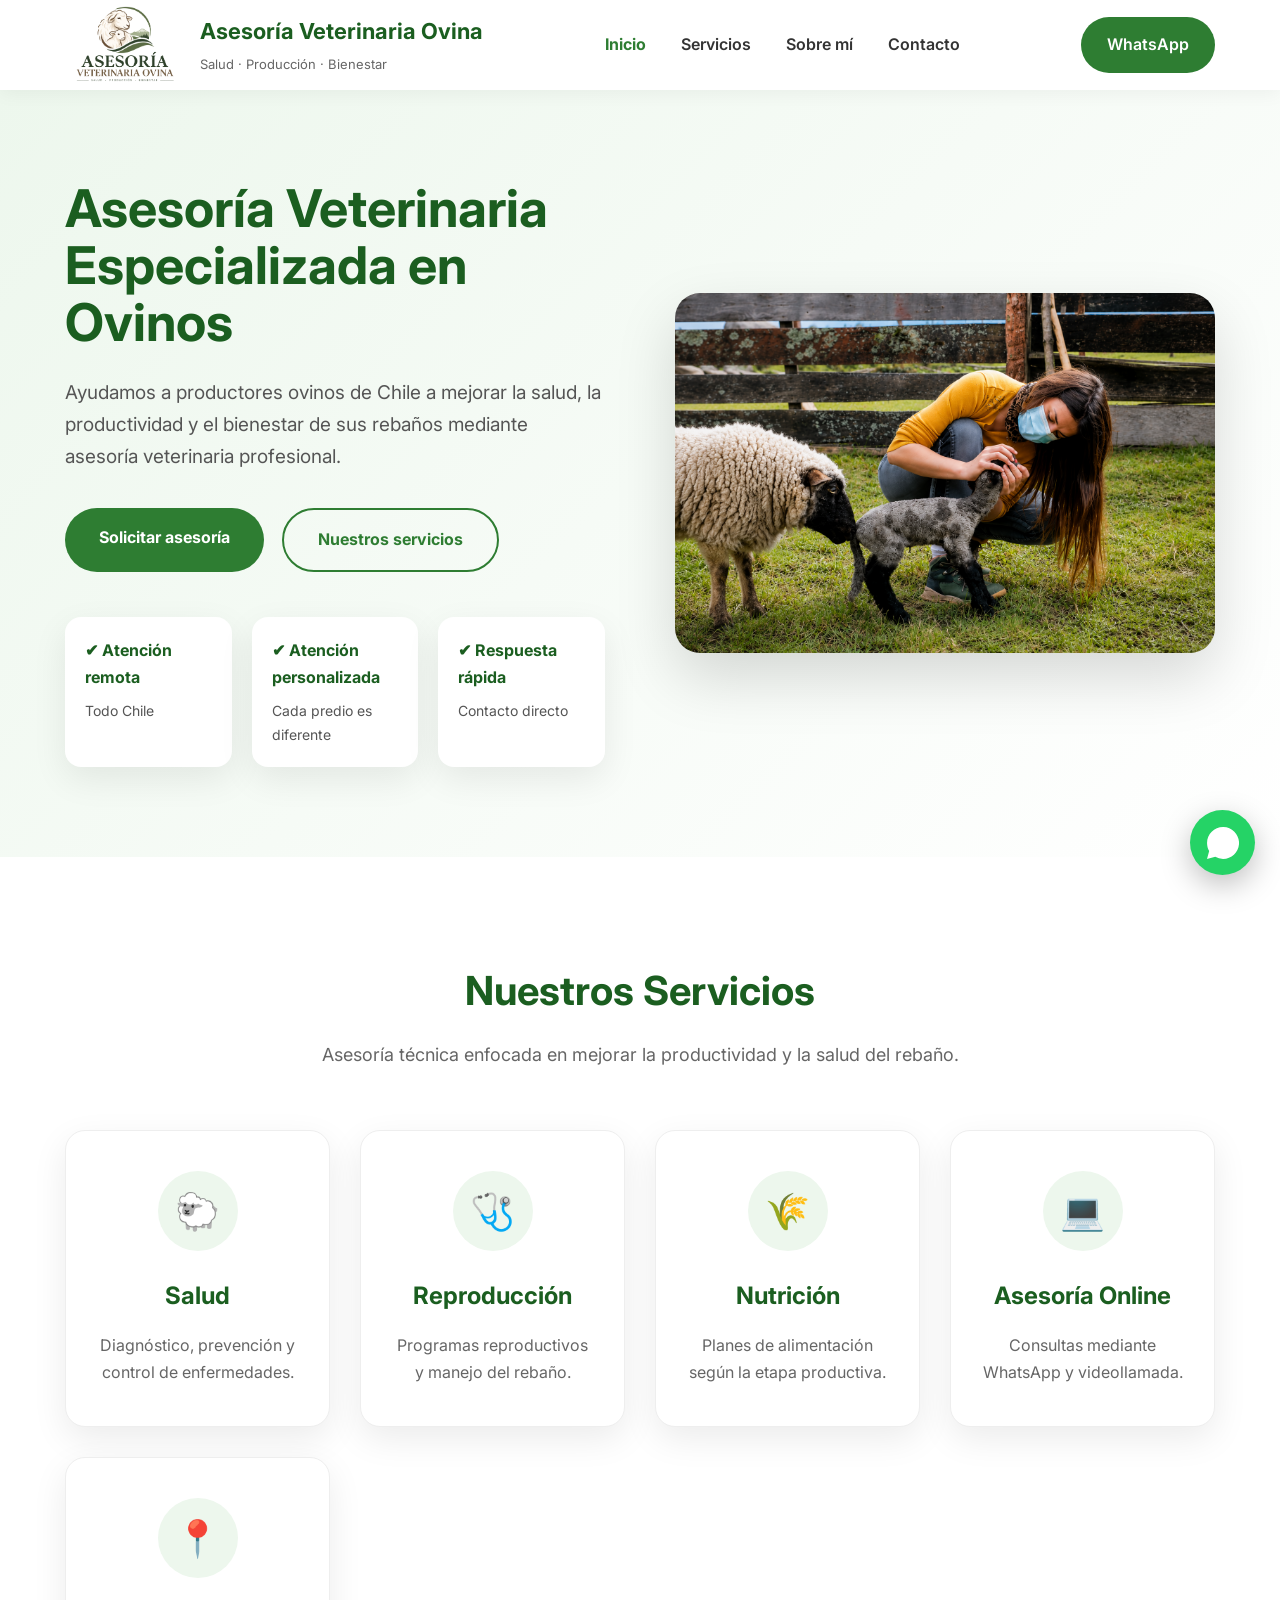
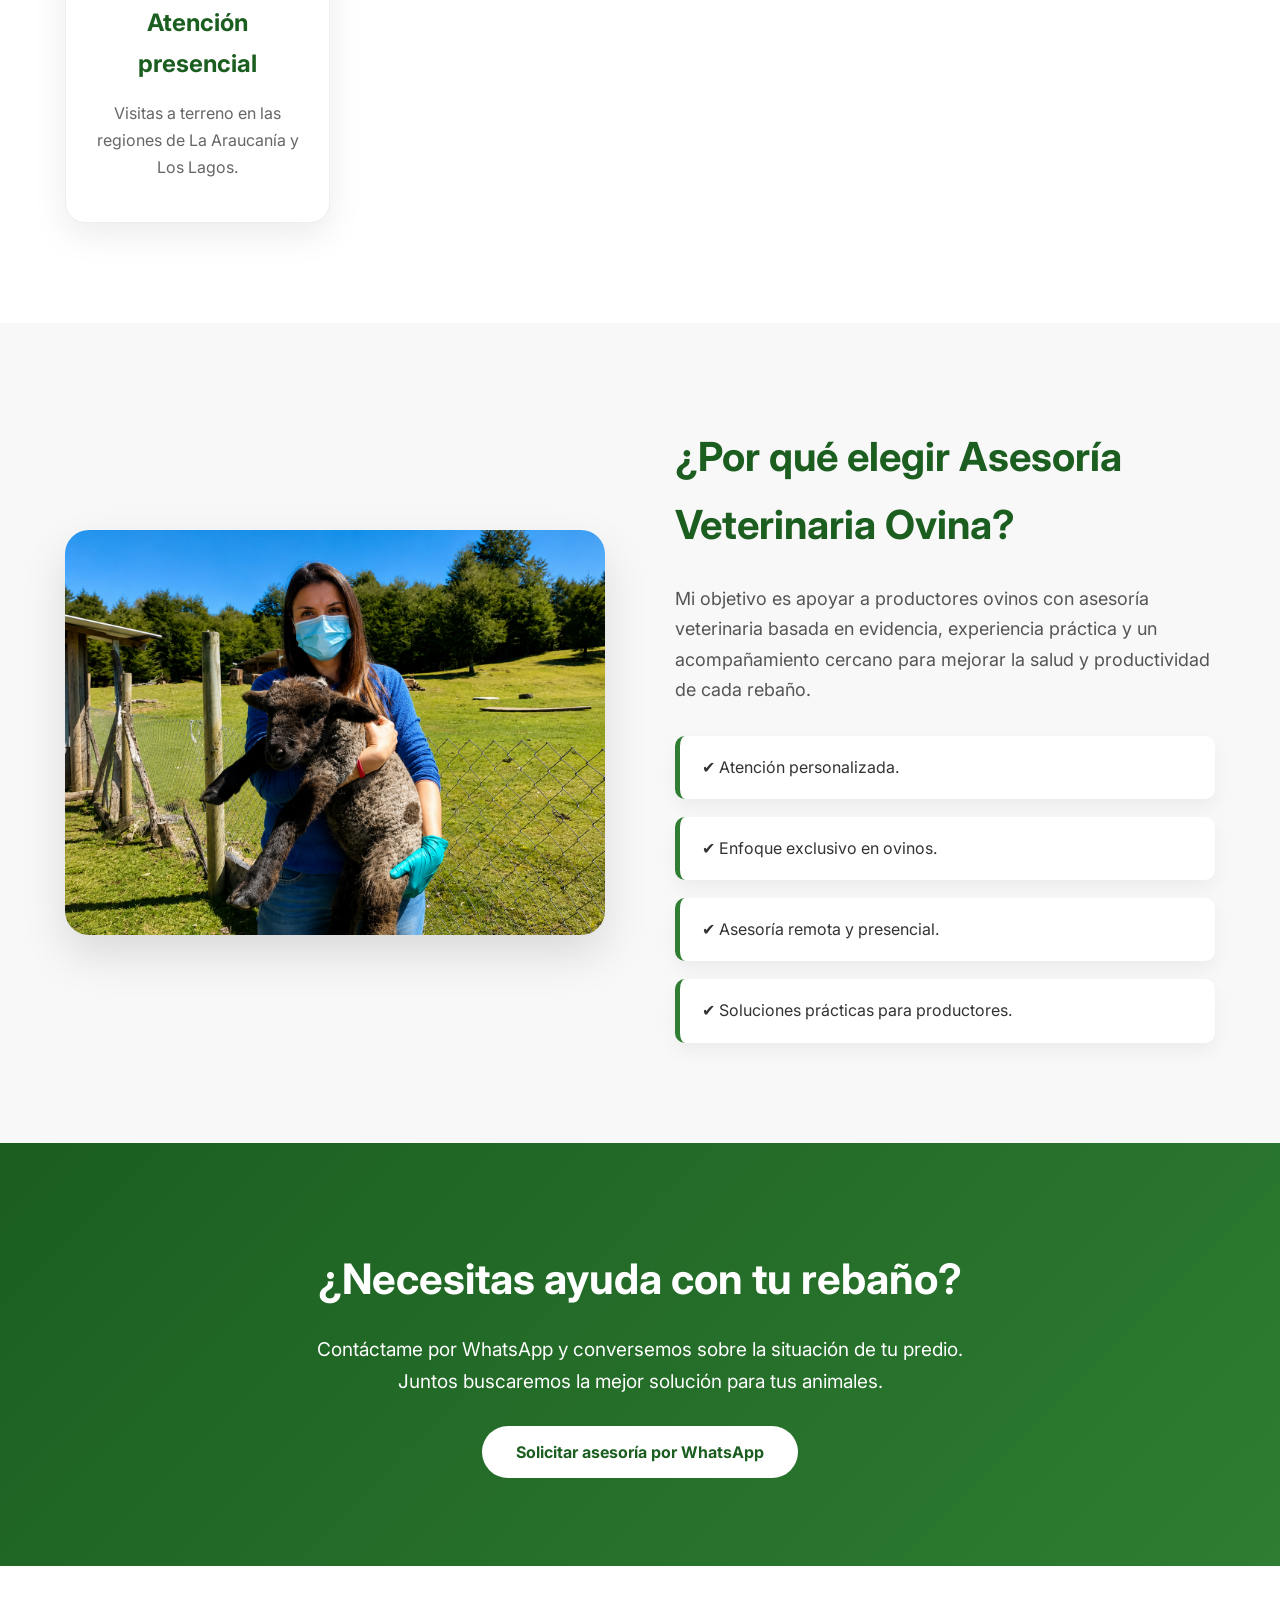
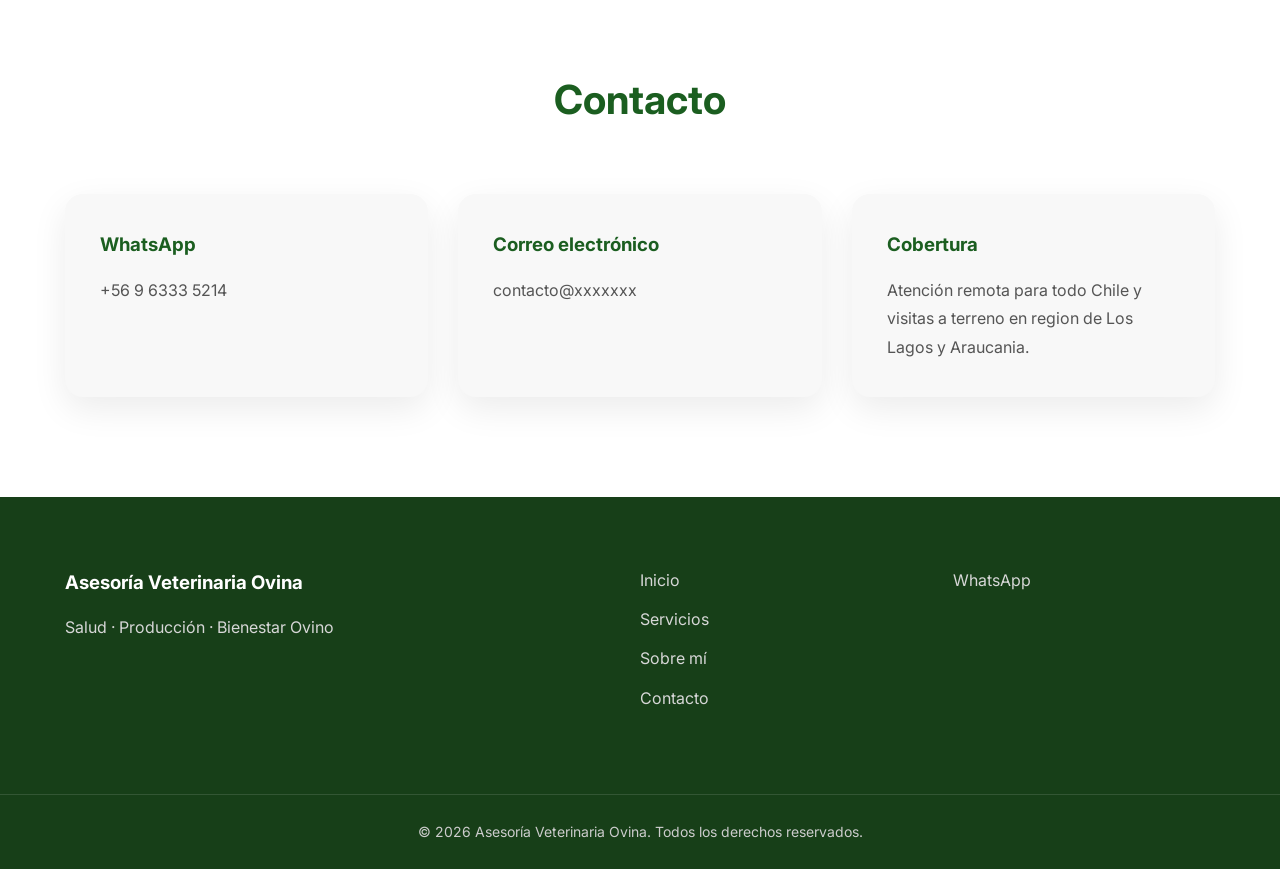
==== index.html @ e0692907 "Update index.html" ====
<!DOCTYPE html>
<html lang="es">

<head>

    <meta charset="UTF-8">
    <meta name="viewport" content="width=device-width, initial-scale=1.0">

    <title>Asesoría Veterinaria Ovina | Veterinario de Ovejas en Chile</title>

    <meta name="description"
        content="Asesoría veterinaria para ovejas y ovinos en Chile. Consultas remotas en todo el país y visitas a terreno en La Araucanía y Los Lagos. Sanidad, reproducción y producción ovina.">

    <link rel="canonical" href="https://asesoriaovina.cl/">
    
    <meta name="keywords"
        content="veterinario ovinos, asesoría ovina, ovejas, corderos, reproducción ovina, enfermedades ovinas, nutrición ovina">

    <meta name="author" content="Asesoría Veterinaria Ovina">

    <meta property="og:title" content="Asesoría Veterinaria Ovina | Veterinario de Ovejas en Chile">

    <meta property="og:description"
        content="Asesoría veterinaria para ovejas y ovinos. Consultas remotas en todo Chile y visitas a terreno en La Araucanía y Los Lagos.">

    <meta property="og:type" content="website">

    <meta property="og:url" content="https://asesoriaovina.cl">

    <meta property="og:image" content="img/hero.webp">

    <meta name="theme-color" content="#2E7D32">

    <link rel="icon" href="favicon/favicon.ico">

    <link rel="preconnect" href="https://fonts.googleapis.com">

    <link rel="preconnect" href="https://fonts.gstatic.com" crossorigin>

    <link href="https://fonts.googleapis.com/css2?family=Inter:wght@300;400;500;600;700&display=swap"
        rel="stylesheet">

    <link rel="stylesheet" href="css/style.css">

</head>

<body>

<header>

<div class="container">

<nav class="navbar">

<a href="#" class="logo">

<img src="img/logo.png" alt="Asesoría Veterinaria Ovina">

<div>

<h2>Asesoría Veterinaria Ovina</h2>

<span>Salud · Producción · Bienestar</span>

</div>

</a>

<ul class="menu">

<li><a href="#inicio">Inicio</a></li>

<li><a href="#servicios">Servicios</a></li>

<li><a href="#nosotros">Sobre mí</a></li>

<li><a href="#contacto">Contacto</a></li>

</ul>

<a class="btn-menu"
href="https://wa.me/56963335214"
target="_blank">

WhatsApp

</a>

</nav>

</div>

</header>

<main>

<section id="inicio" class="hero">

<div class="container hero-grid">

<div class="hero-text">

<h1>

Asesoría Veterinaria Especializada en Ovinos

</h1>

<p>

Ayudamos a productores ovinos de Chile a mejorar la salud,
la productividad y el bienestar de sus rebaños mediante
asesoría veterinaria profesional.

</p>

<div class="hero-buttons">

<a href="https://wa.me/TUNUMERO"
class="btn-primary"
target="_blank">

Solicitar asesoría

</a>

<a href="#servicios"
class="btn-secondary">

Nuestros servicios

</a>

</div>

<div class="hero-data">

<div>

<strong>✔ Atención remota</strong>

<p>Todo Chile</p>

</div>

<div>

<strong>✔ Atención personalizada</strong>

<p>Cada predio es diferente</p>

</div>

<div>

<strong>✔ Respuesta rápida</strong>

<p>Contacto directo</p>

</div>

</div>

</div>

<div class="hero-image">

<img src="img/hero.png"
     alt="Veterinaria realizando evaluación de un cordero">

</div>

</div>

</section>

<section id="servicios" class="services">

<div class="container">

<h2>Nuestros Servicios</h2>

<p class="subtitle">

Asesoría técnica enfocada en mejorar la productividad y la
salud del rebaño.

</p>

<div class="cards">

<div class="card">

<div class="icon">🐑</div>

<h3>Salud</h3>

<p>

Diagnóstico, prevención y control de enfermedades.

</p>

</div>

<div class="card">

<div class="icon">🩺</div>

<h3>Reproducción</h3>

<p>

Programas reproductivos y manejo del rebaño.

</p>

</div>

<div class="card">

<div class="icon">🌾</div>

<h3>Nutrición</h3>

<p>

Planes de alimentación según la etapa productiva.

</p>

</div>

<div class="card">

<div class="icon">💻</div>

<h3>Asesoría Online</h3>

<p>

Consultas mediante WhatsApp y videollamada.

</p>

</div>

    <div class="card">

    <div class="icon">📍</div>

    <h3>Atención presencial</h3>

    <p>

        Visitas a terreno en las regiones de La Araucanía y Los Lagos.

    </p>

</div>    

</div>

</div>

</section>
<section id="nosotros" class="about">

    <div class="container about-grid">

        <div class="about-image">

            <img src="img/sobre-mi.png"
                 alt="Veterinaria especialista en producción ovina">
            
        </div>

        <div class="about-text">

            <h2>¿Por qué elegir Asesoría Veterinaria Ovina?</h2>

            <p>

                Mi objetivo es apoyar a productores ovinos con asesoría
                veterinaria basada en evidencia, experiencia práctica y un
                acompañamiento cercano para mejorar la salud y productividad
                de cada rebaño.

            </p>

            <ul>

                <li>✔ Atención personalizada.</li>

                <li>✔ Enfoque exclusivo en ovinos.</li>

                <li>✔ Asesoría remota y presencial.</li>

                <li>✔ Soluciones prácticas para productores.</li>

            </ul>

        </div>

    </div>

</section>

<section class="cta">

    <div class="container">

        <h2>¿Necesitas ayuda con tu rebaño?</h2>

        <p>

            Contáctame por WhatsApp y conversemos sobre la situación de tu
            predio. Juntos buscaremos la mejor solución para tus animales.

        </p>

        <a href="https://wa.me/56963335214"
           class="btn-primary"
           target="_blank">

            Solicitar asesoría por WhatsApp

        </a>

    </div>

</section>

<section id="contacto" class="contact">

    <div class="container">

        <h2>Contacto</h2>   

        <div class="contact-grid">

            <div>

                <h3>WhatsApp</h3>

                <p>

                    +56 9 6333 5214

                </p>

            </div>

            <div>

                <h3>Correo electrónico</h3>

                <p>

                    contacto@xxxxxxx

                </p>

            </div>

            <div>

                <h3>Cobertura</h3>

                <p>

                    Atención remota para todo Chile y visitas a terreno
                    en region de Los Lagos y Araucania.

                </p>

            </div>

        </div>

    </div>

</section>

</main>

<footer>

    <div class="container footer">

        <div>

            <h3>Asesoría Veterinaria Ovina</h3>

            <p>

                Salud · Producción · Bienestar Ovino

            </p>

        </div>

        <div>

            <a href="#inicio">Inicio</a>

            <a href="#servicios">Servicios</a>

            <a href="#nosotros">Sobre mí</a>

            <a href="#contacto">Contacto</a>

        </div>

        <div>

            <a href="https://wa.me/56963335214"
               target="_blank">

                WhatsApp

            </a>

        </div>

    </div>

    <div class="copyright">

        <p>

            © 2026 Asesoría Veterinaria Ovina.
            Todos los derechos reservados.

        </p>

    </div>

</footer>

<script src="js/main.js"></script>
    <a href="https://wa.me/56963335214"
   class="whatsapp"
   target="_blank"
   aria-label="WhatsApp">

    <svg xmlns="http://www.w3.org/2000/svg" width="32" height="32" fill="white" viewBox="0 0 24 24">
        <path d="M20.52 3.48A11.79 11.79 0 0 0 12.04 0C5.42 0 .04 5.38.04 12c0 2.12.55 4.19 1.6 6.02L0 24l6.18-1.62A11.93 11.93 0 0 0 12.04 24c6.62 0 12-5.38 12-12 0-3.2-1.25-6.22-3.52-8.52z"/>
    </svg>

</a>

</body>

</html>
---- css/style.css ----
/* ==========================================================
   ASESORÍA VETERINARIA OVINA
   style.css
   PARTE 1/3
========================================================== */

/*=========================
RESET
=========================*/

*{
    margin:0;
    padding:0;
    box-sizing:border-box;
}

html{
    scroll-behavior:smooth;
}

body{
    font-family:'Inter',sans-serif;
    background:#f7f8f7;
    color:#333;
    line-height:1.7;
}

img{
    max-width:100%;
    display:block;
}

a{
    text-decoration:none;
    color:inherit;
}

ul{
    list-style:none;
}

/*=========================
VARIABLES
=========================*/

:root{

    --primary:#1B5E20;
    --secondary:#2E7D32;
    --accent:#66BB6A;
    --light:#F7F7F7;
    --dark:#1f1f1f;
    --gray:#666;
    --white:#ffffff;

    --radius:16px;

    --shadow:
    0 12px 35px rgba(0,0,0,.08);

    --transition:.30s ease;

}

/*=========================
CONTAINER
=========================*/

.container{

    width:min(1150px,92%);
    margin:auto;

}

/*=========================
HEADER
=========================*/

header{

    position:sticky;
    top:0;

    background:#ffffff;

    z-index:999;

    box-shadow:0 3px 18px rgba(0,0,0,.05);

}

.navbar{

    display:flex;

    justify-content:space-between;

    align-items:center;

    height:90px;

}

.logo{

    display:flex;

    align-items:center;

    gap:15px;

}

.logo img{
  width:120px;
    height:auto;
    display:block;
}

.logo h2{

    color:var(--primary);

    font-size:22px;

    font-weight:700;

}

.logo span{

    color:var(--gray);

    font-size:13px;

}

.menu{

    display:flex;

    gap:35px;

}

.menu a{

    font-weight:600;

    transition:var(--transition);

}

.menu a:hover{

    color:var(--secondary);

}

.btn-menu{

    background:var(--secondary);

    color:white;

    padding:14px 26px;

    border-radius:40px;

    font-weight:600;

    transition:var(--transition);

}

.btn-menu:hover{

    background:var(--primary);

    transform:translateY(-2px);

}

/*=========================
HERO
=========================*/

.hero{

    padding:90px 0;

    background:linear-gradient(
    135deg,
    #edf7ed,
    #ffffff);

}

.hero-grid{

    display:grid;

    grid-template-columns:1fr 1fr;

    align-items:center;

    gap:70px;

}

.hero-text h1{

    font-size:52px;

    line-height:1.1;

    color:var(--primary);

    margin-bottom:25px;

}

.hero-text p{

    font-size:19px;

    color:#555;

    margin-bottom:35px;

}

.hero-buttons{

    display:flex;

    gap:18px;

    flex-wrap:wrap;

    margin-bottom:45px;

}

.btn-primary{

    background:var(--secondary);

    color:white;

    padding:16px 34px;

    border-radius:40px;

    font-weight:700;

    transition:var(--transition);

}

.btn-primary:hover{

    background:var(--primary);

    transform:translateY(-3px);

}

.btn-secondary{

    border:2px solid var(--secondary);

    color:var(--secondary);

    padding:16px 34px;

    border-radius:40px;

    font-weight:700;

    transition:var(--transition);

}

.btn-secondary:hover{

    background:var(--secondary);

    color:white;

}

.hero-data{

    display:grid;

    grid-template-columns:repeat(3,1fr);

    gap:20px;

}

.hero-data div{

    background:white;

    padding:20px;

    border-radius:var(--radius);

    box-shadow:var(--shadow);

}

.hero-data strong{

    color:var(--primary);

    display:block;

    margin-bottom:8px;

}

.hero-data p{

    margin:0;

    font-size:14px;

}

.hero-image{

    position:relative;

}

.hero-image img{

    border-radius:25px;

    box-shadow:0 25px 60px rgba(0,0,0,.15);

}
/*==========================================================
SERVICIOS
==========================================================*/

.services{

    padding:100px 0;

    background:#ffffff;

}

.services h2{

    text-align:center;

    color:var(--primary);

    font-size:40px;

    margin-bottom:15px;

}

.subtitle{

    text-align:center;

    max-width:700px;

    margin:0 auto 60px;

    color:#666;

    font-size:18px;

}

.cards{

    display:grid;

    grid-template-columns:repeat(auto-fit,minmax(250px,1fr));

    gap:30px;

}

.card{

    background:#fff;

    padding:40px 30px;

    border-radius:20px;

    box-shadow:var(--shadow);

    transition:var(--transition);

    text-align:center;

    border:1px solid #eeeeee;

}

.card:hover{

    transform:translateY(-10px);

    box-shadow:0 25px 45px rgba(0,0,0,.12);

}

.icon{

    width:80px;

    height:80px;

    margin:auto;

    margin-bottom:25px;

    border-radius:50%;

    background:#edf7ed;

    display:flex;

    justify-content:center;

    align-items:center;

    font-size:36px;

}

.card h3{

    color:var(--primary);

    margin-bottom:15px;

    font-size:24px;

}

.card p{

    color:#666;

}

/*==========================================================
SOBRE MI
==========================================================*/

.about{

    padding:100px 0;

    background:#f7f8f7;

}

.about-grid{

    display:grid;

    grid-template-columns:1fr 1fr;

    gap:70px;

    align-items:center;

}

.about-image img{

    border-radius:24px;

    box-shadow:0 20px 45px rgba(0,0,0,.12);

}

.about-text h2{

    color:var(--primary);

    font-size:40px;

    margin-bottom:25px;

}

.about-text p{

    margin-bottom:30px;

    color:#555;

    font-size:18px;

}

.about-text ul{

    display:flex;

    flex-direction:column;

    gap:18px;

}

.about-text li{

    background:white;

    padding:18px 22px;

    border-left:5px solid var(--secondary);

    border-radius:10px;

    box-shadow:0 8px 18px rgba(0,0,0,.05);

}

/*==========================================================
CTA
==========================================================*/

.cta{

    padding:100px 0;

    background:linear-gradient(135deg,var(--primary),var(--secondary));

    color:white;

    text-align:center;

}

.cta h2{

    font-size:42px;

    margin-bottom:20px;

}

.cta p{

    max-width:700px;

    margin:0 auto 40px;

    font-size:19px;

}

.cta .btn-primary{

    background:white;

    color:var(--primary);

}

.cta .btn-primary:hover{

    background:#f2f2f2;

}

/*==========================================================
CONTACTO
==========================================================*/

.contact{

    padding:100px 0;

    background:white;

}

.contact h2{

    text-align:center;

    color:var(--primary);

    font-size:40px;

    margin-bottom:60px;

}

.contact-grid{

    display:grid;

    grid-template-columns:repeat(3,1fr);

    gap:30px;

}

.contact-grid>div{

    background:#f8f8f8;

    padding:35px;

    border-radius:18px;

    box-shadow:var(--shadow);

    transition:var(--transition);

}

.contact-grid>div:hover{

    transform:translateY(-8px);

}

.contact-grid h3{

    color:var(--primary);

    margin-bottom:15px;

}

.contact-grid p{

    color:#555;

    line-height:1.8;

}

/*==========================================================
FOOTER
==========================================================*/

footer{

    background:#173f18;

    color:white;

}

.footer{

    display:grid;

    grid-template-columns:2fr 1fr 1fr;

    gap:50px;

    padding:70px 0;

}

.footer h3{

    margin-bottom:15px;

}

.footer p{

    color:#d7d7d7;

}

.footer a{

    display:block;

    margin-bottom:12px;

    color:#d7d7d7;

    transition:var(--transition);

}

.footer a:hover{

    color:white;

    padding-left:5px;

}

.copyright{

    border-top:1px solid rgba(255,255,255,.12);

    text-align:center;

    padding:25px;

    color:#cccccc;

    font-size:14px;

}
/*==========================================================
RESPONSIVE
==========================================================*/

@media (max-width:992px){

.hero-grid,
.about-grid{

grid-template-columns:1fr;

gap:50px;

}

.hero-text{

text-align:center;

}

.hero-buttons{

justify-content:center;

}

.hero-data{

grid-template-columns:1fr;

}

.contact-grid{

grid-template-columns:1fr;

}

.footer{

grid-template-columns:1fr;

text-align:center;

}

.menu{

gap:20px;

}

.hero-text h1{

font-size:42px;

}

.about-text h2,
.services h2,
.contact h2,
.cta h2{

font-size:34px;

}

}

@media (max-width:768px){

header{

position:relative;

}

.navbar{

flex-direction:column;

height:auto;

padding:20px 0;

gap:20px;

}

.logo{

flex-direction:column;

text-align:center;

}

.menu{

flex-wrap:wrap;

justify-content:center;

gap:18px;

}

.btn-menu{

width:100%;

text-align:center;

}

.hero{

padding:70px 0;

}

.hero-text h1{

font-size:34px;

}

.hero-text p{

font-size:17px;

}

.hero-buttons{

flex-direction:column;

align-items:center;

}

.btn-primary,
.btn-secondary{

width:100%;

max-width:320px;

text-align:center;

}

.cards{

grid-template-columns:1fr;

}

.about{

padding:80px 0;

}

.services{

padding:80px 0;

}

.contact{

padding:80px 0;

}

.cta{

padding:80px 0;

}

.footer{

padding:60px 0;

}

}

@media (max-width:480px){

.container{

width:94%;

}

.hero-text h1{

font-size:30px;

}

.services h2,
.about-text h2,
.contact h2,
.cta h2{

font-size:28px;

}

.subtitle{

font-size:16px;

}

.card{

padding:30px 20px;

}

.contact-grid>div{

padding:25px;

}

}

/*==========================================================
ANIMACIONES
==========================================================*/

.card,
.hero-image img,
.about-image img,
.contact-grid>div{

transition:all .35s ease;

}

.hero-image img:hover,
.about-image img:hover{

transform:scale(1.02);

}

.card:hover .icon{

transform:rotate(10deg) scale(1.08);

transition:.3s;

}

/*==========================================================
SCROLLBAR
==========================================================*/

::-webkit-scrollbar{

width:10px;

}

::-webkit-scrollbar-track{

background:#eeeeee;

}

::-webkit-scrollbar-thumb{

background:var(--secondary);

border-radius:20px;

}

::-webkit-scrollbar-thumb:hover{

background:var(--primary);

}

/*==========================================================
SELECCIÓN DE TEXTO
==========================================================*/

::selection{

background:var(--secondary);

color:white;

}

/*==========================================================
FOCUS ACCESIBILIDAD
==========================================================*/

a:focus,
button:focus{

outline:3px solid rgba(46,125,50,.3);

outline-offset:3px;

}

/*==========================================================
BOTÓN FLOTANTE WHATSAPP
==========================================================*/

.whatsapp{

position:fixed;

bottom:25px;

right:25px;

width:65px;

height:65px;

background:#25D366;

border-radius:50%;

display:flex;

justify-content:center;

align-items:center;

color:#fff;

font-size:30px;

box-shadow:0 10px 30px rgba(0,0,0,.25);

z-index:999;

transition:.3s;

}

.whatsapp:hover{

transform:scale(1.1);

background:#20ba5a;

}

/*==========================================================
IMÁGENES
==========================================================*/

.hero-image img,
.about-image img{

width:100%;

height:auto;

object-fit:cover;

}
/*====================================
CLASES UTILIZADAS POR JAVASCRIPT
====================================*/

header.scrolled{

    box-shadow:0 12px 30px rgba(0,0,0,.10);

}

.hidden{

    opacity:0;

    transform:translateY(45px);

    transition:all .8s ease;

}

.show{

    opacity:1;

    transform:translateY(0);

}

.menu a.active{

    color:var(--secondary);

    font-weight:700;

}

.whatsapp{

    transition:.3s;

}

.pulse{

    animation:pulse 1s;

}

@keyframes pulse{

0%{

transform:scale(1);

}

40%{

transform:scale(1.18);

}

100%{

transform:scale(1);

}

}
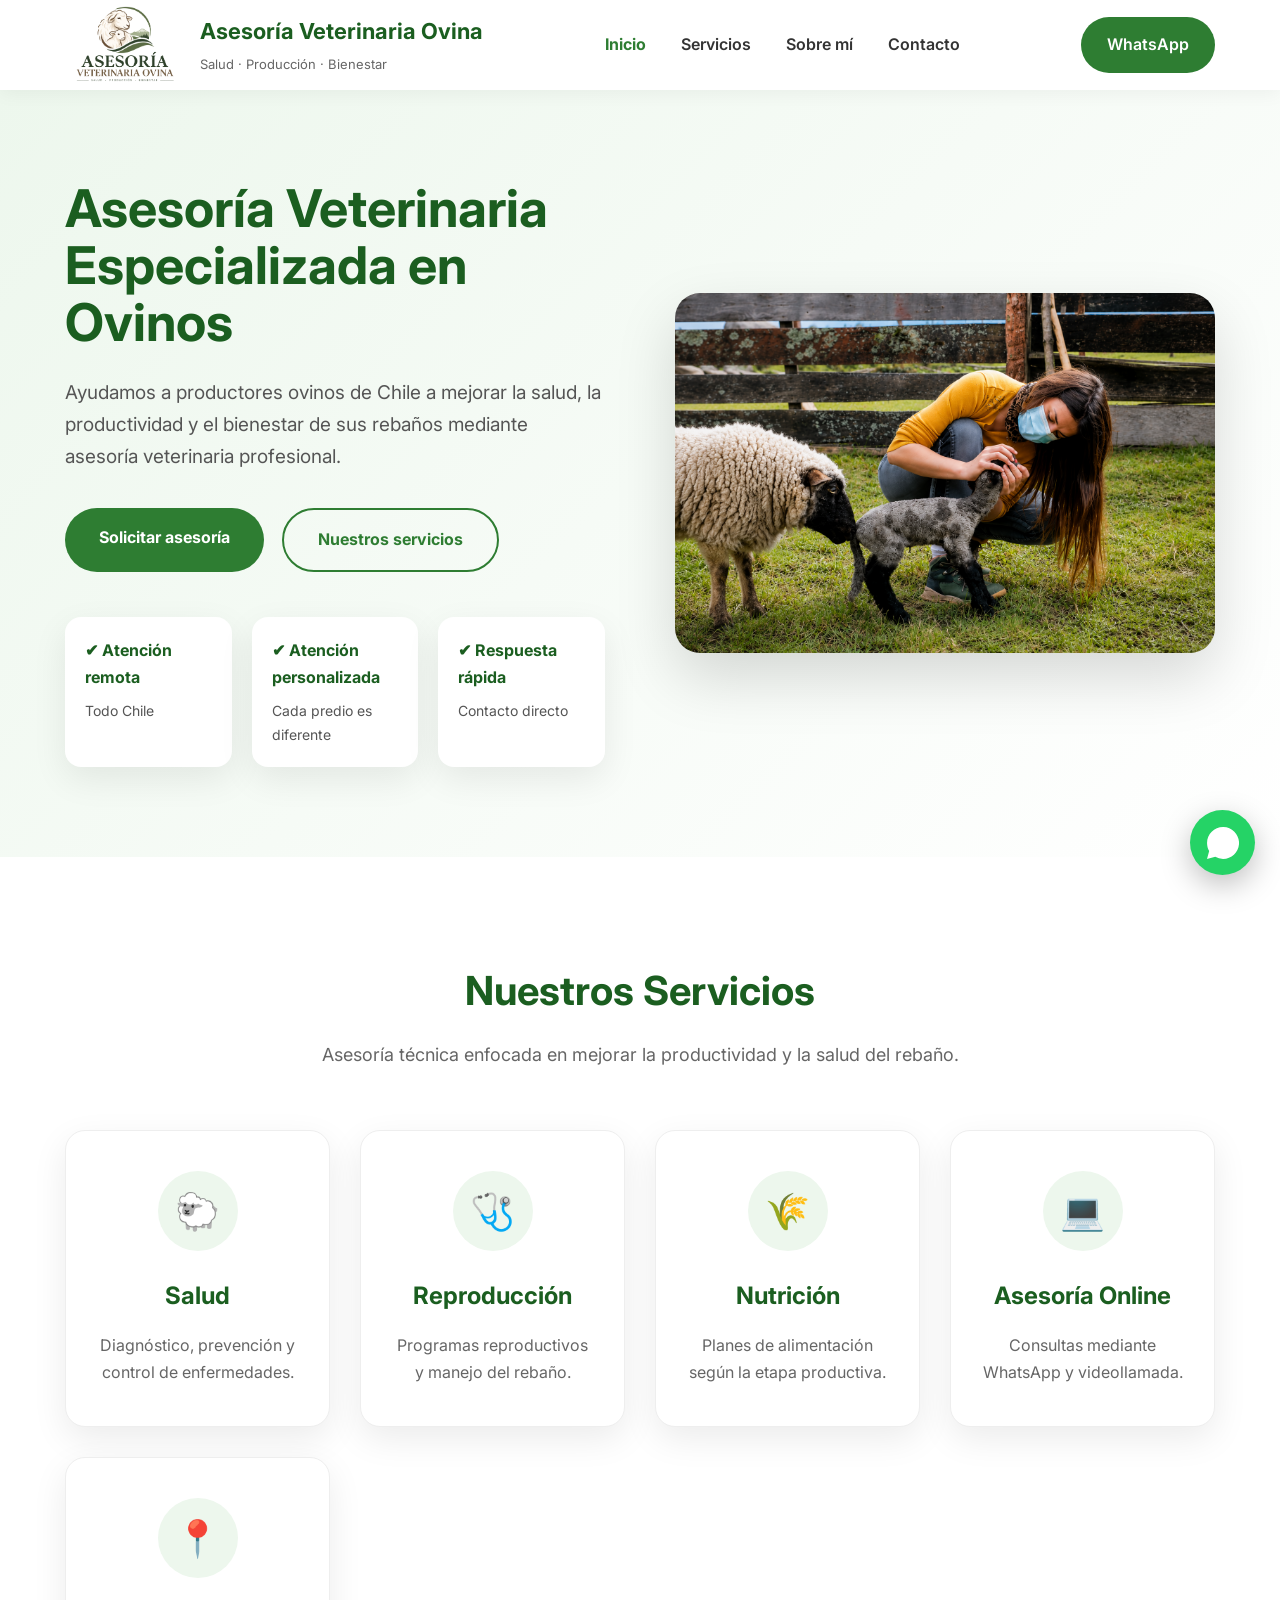
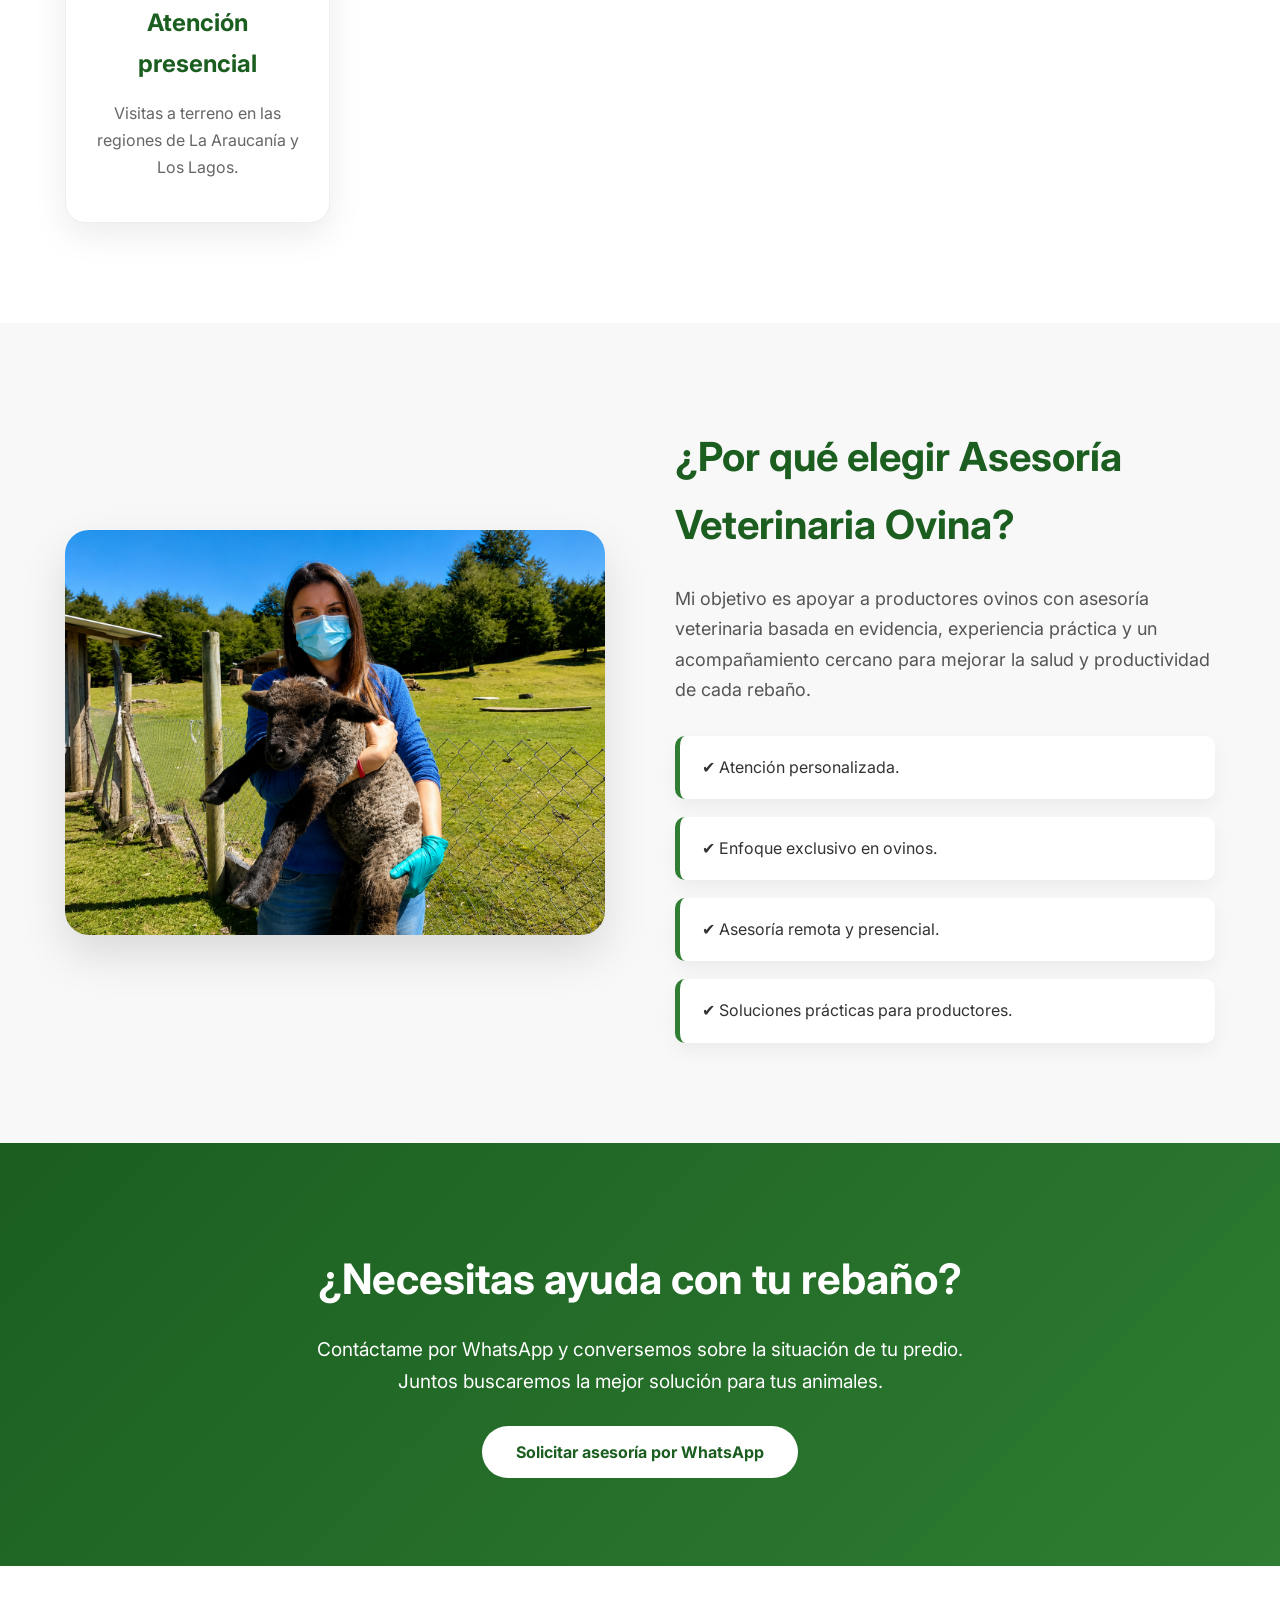
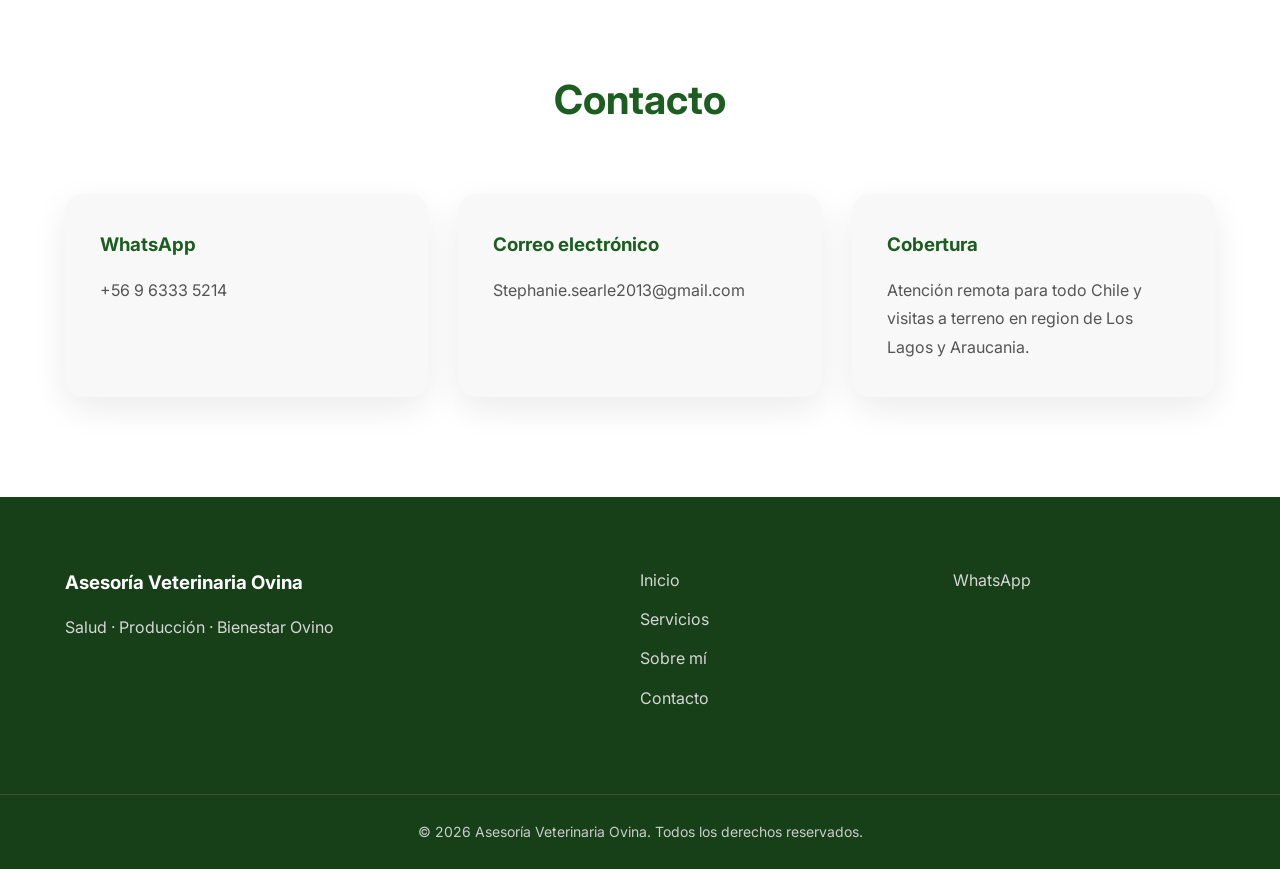
==== commit 59b1b8ae: "Update index.html" ====
--- a/index.html
+++ b/index.html
@@ -357,7 +357,7 @@
 
                 <p>
 
-                    contacto@xxxxxxx
+                    Stephanie.searle2013@gmail.com
 
                 </p>
 
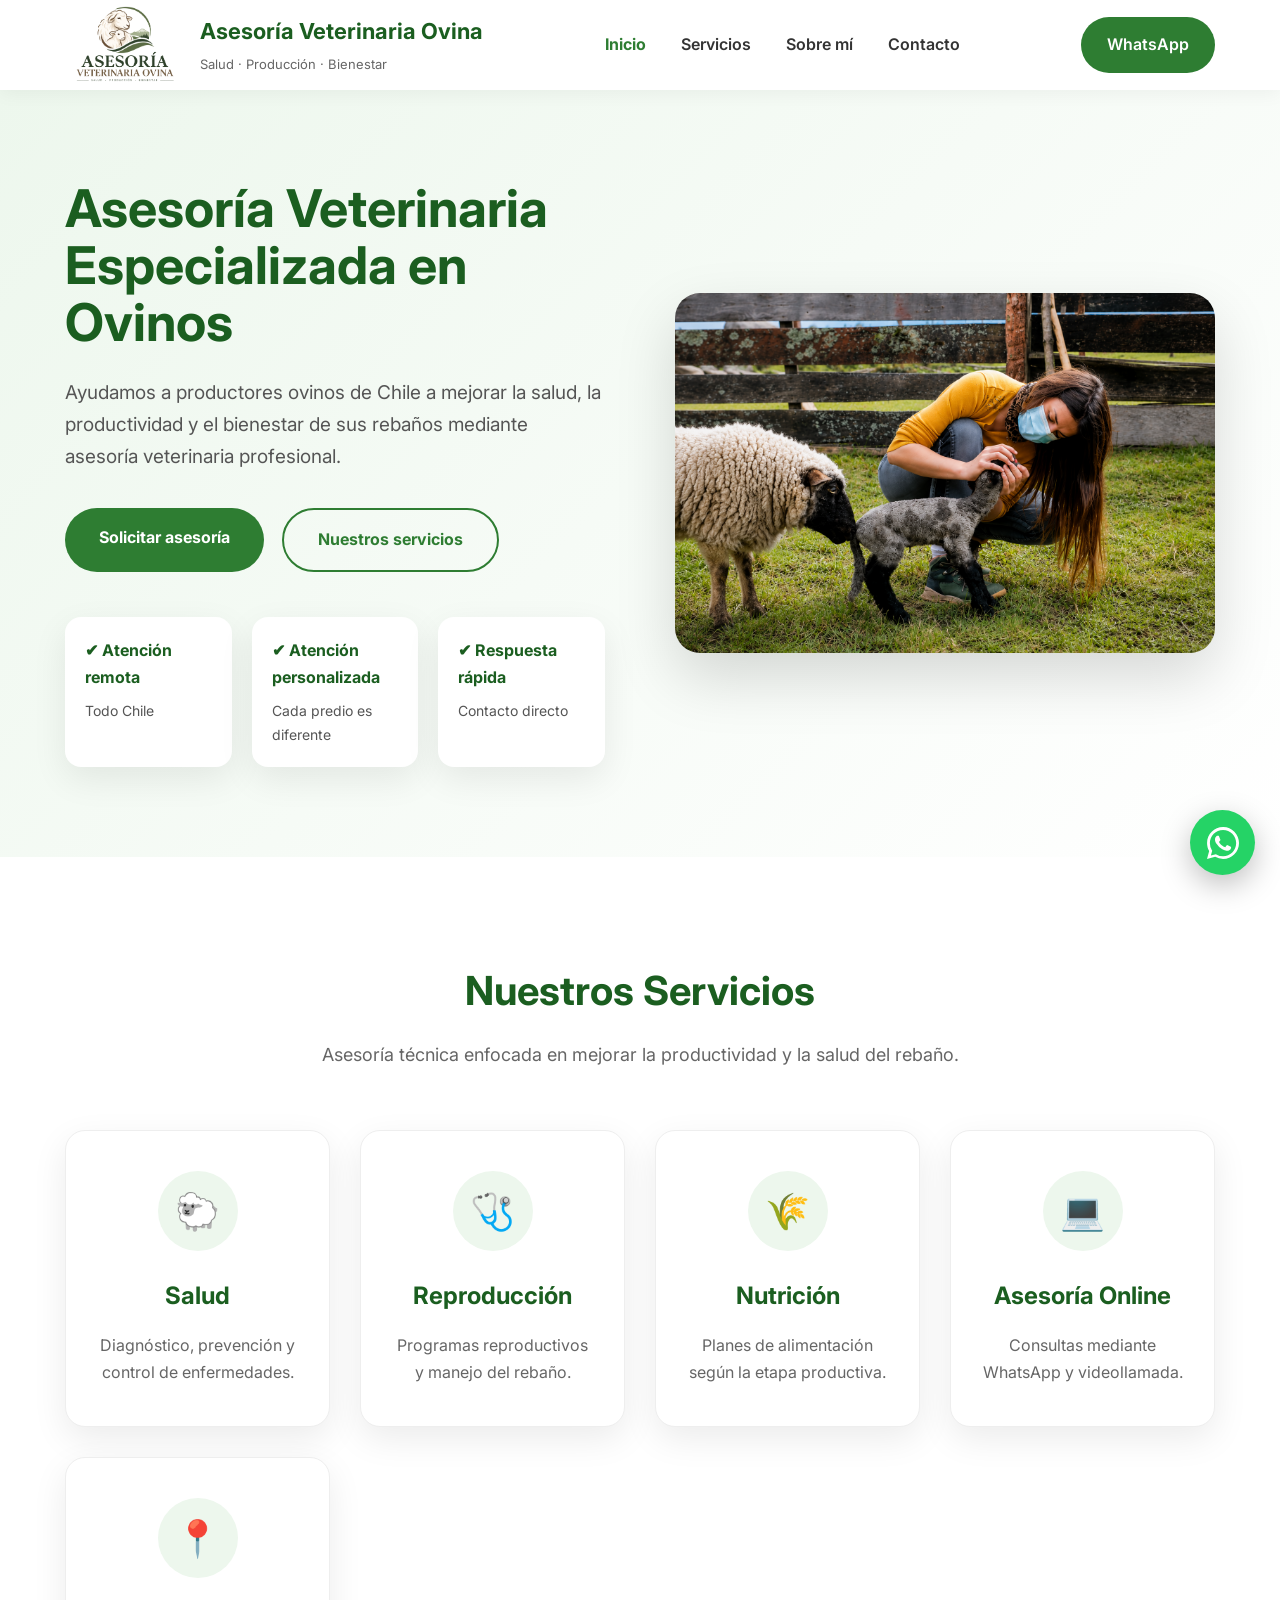
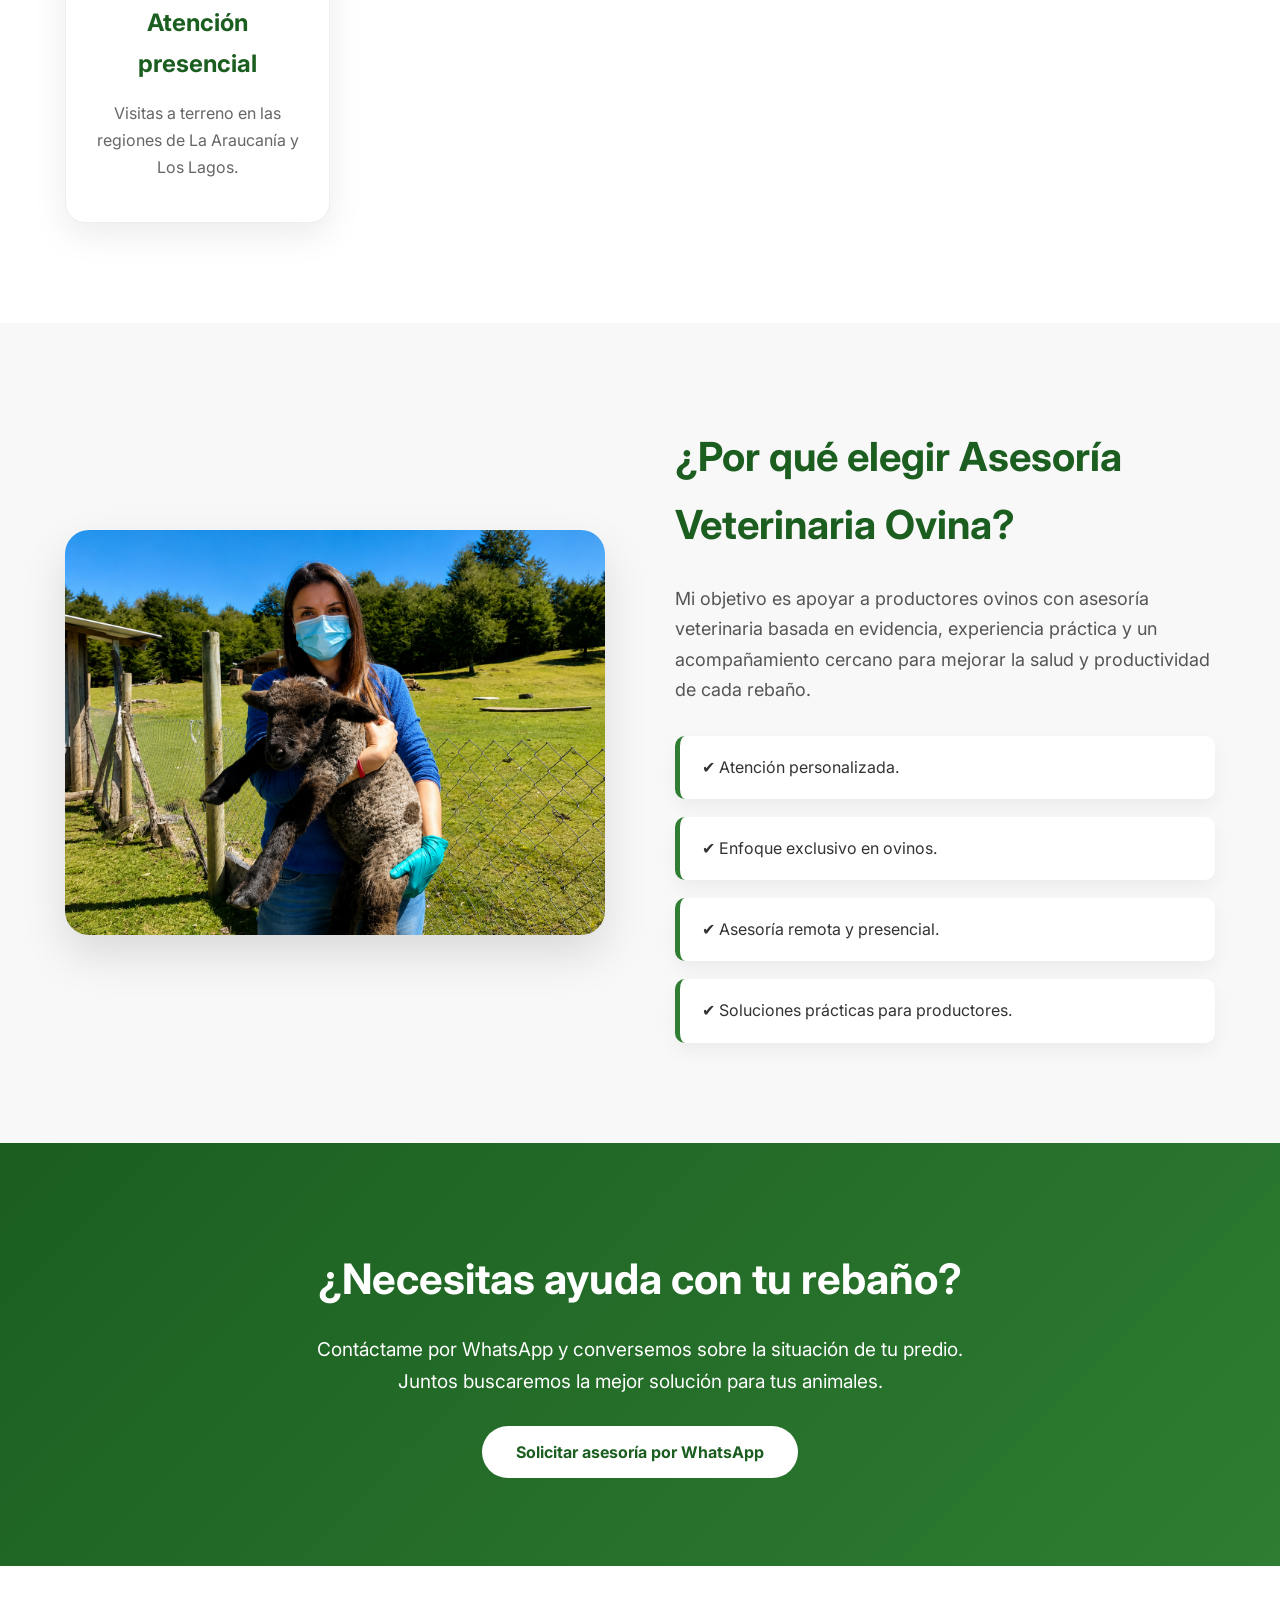
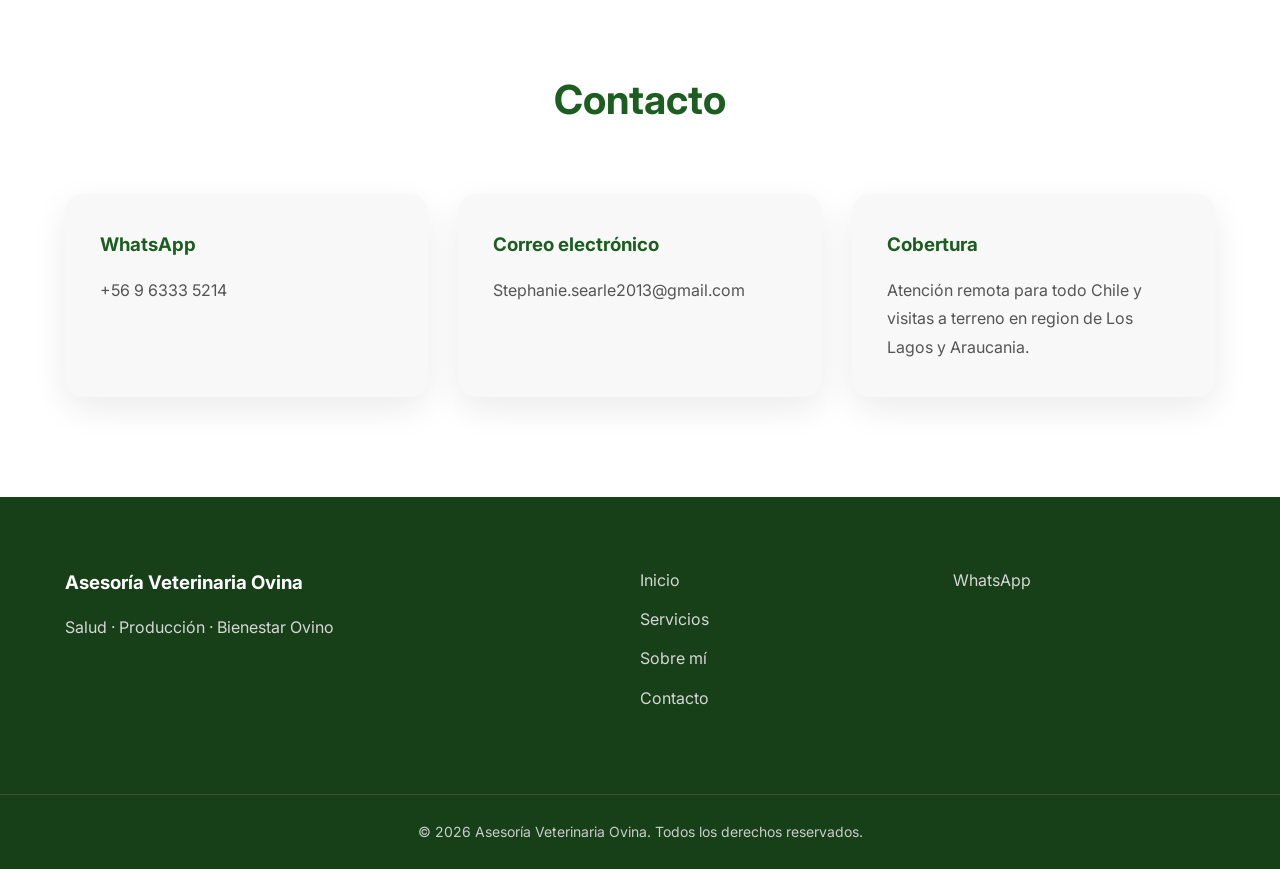
==== commit bf9386b7: "Update index.html" ====
--- a/index.html
+++ b/index.html
@@ -445,7 +445,7 @@
    aria-label="WhatsApp">
 
     <svg xmlns="http://www.w3.org/2000/svg" width="32" height="32" fill="white" viewBox="0 0 24 24">
-        <path d="M20.52 3.48A11.79 11.79 0 0 0 12.04 0C5.42 0 .04 5.38.04 12c0 2.12.55 4.19 1.6 6.02L0 24l6.18-1.62A11.93 11.93 0 0 0 12.04 24c6.62 0 12-5.38 12-12 0-3.2-1.25-6.22-3.52-8.52z"/>
+        <path fill="white" d="M20.52 3.48A11.79 11.79 0 0 0 12.04 0C5.42 0 .04 5.38.04 12c0 2.12.55 4.19 1.6 6.02L0 24l6.12-1.62A11.93 11.93 0 0 0 12.04 24C18.66 24 24 18.62 24 12c0-3.2-1.25-6.21-3.48-8.52zM12.04 22a9.87 9.87 0 0 1-5.03-1.38l-.36-.21-3.74.98 1-3.65-.24-.37A9.83 9.83 0 0 1 2.17 12c0-5.43 4.43-9.83 9.87-9.83S21.87 6.57 21.87 12s-4.42 10-9.83 10zm5.41-7.38c-.3-.15-1.76-.87-2.03-.97-.27-.1-.47-.15-.67.15-.2.3-.77.97-.94 1.16-.17.2-.35.22-.64.08-.3-.15-1.26-.46-2.39-1.48-.88-.79-1.48-1.76-1.65-2.06-.17-.3-.02-.46.13-.61.13-.13.3-.35.45-.52.15-.17.2-.3.3-.5.1-.2.05-.37-.03-.52-.07-.15-.67-1.61-.92-2.21-.24-.58-.49-.5-.67-.51h-.57c-.2 0-.52.07-.79.37-.27.3-1.04 1.02-1.04 2.48s1.06 2.88 1.21 3.08c.15.2 2.1 3.2 5.08 4.49.71.31 1.26.49 1.69.63.71.23 1.36.2 1.87.12.57-.09 1.76-.72 2.01-1.41.25-.69.25-1.29.17-1.41-.07-.12-.27-.2-.57-.35z"/>
     </svg>
 
 </a>
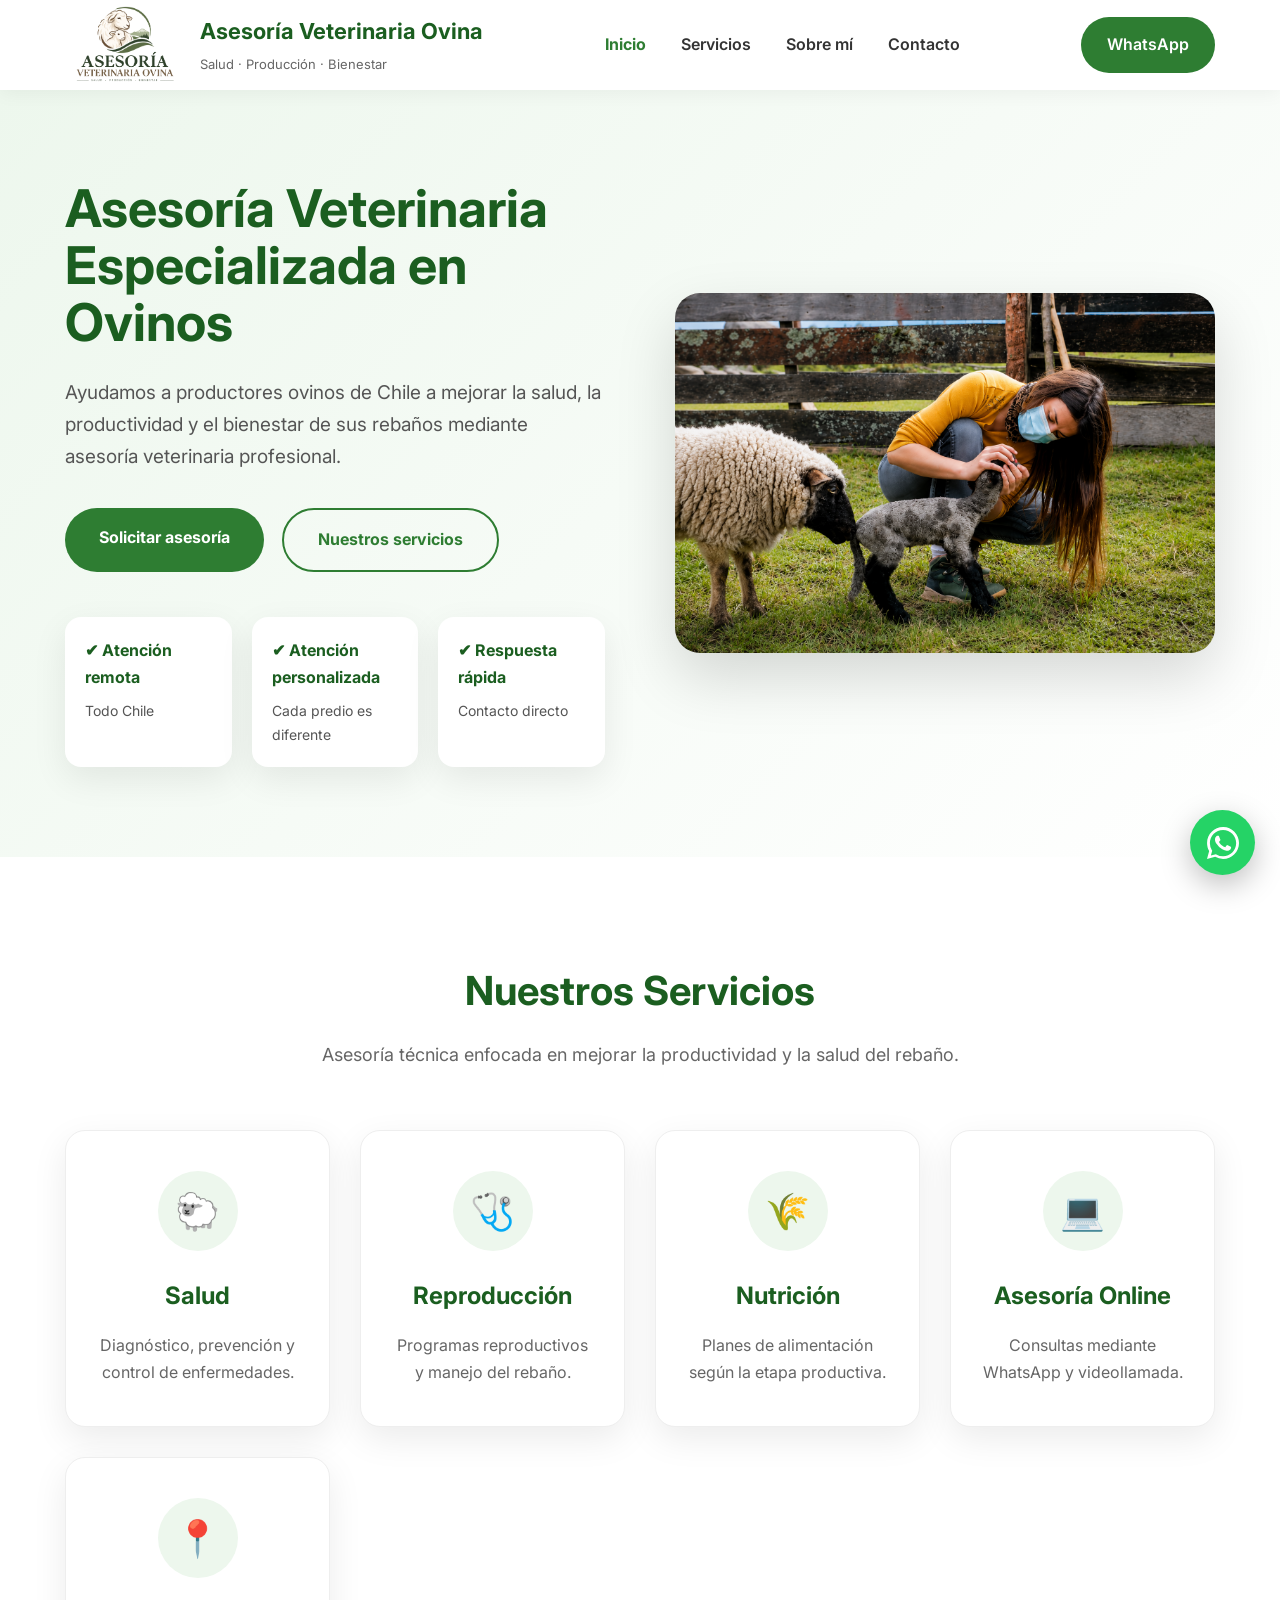
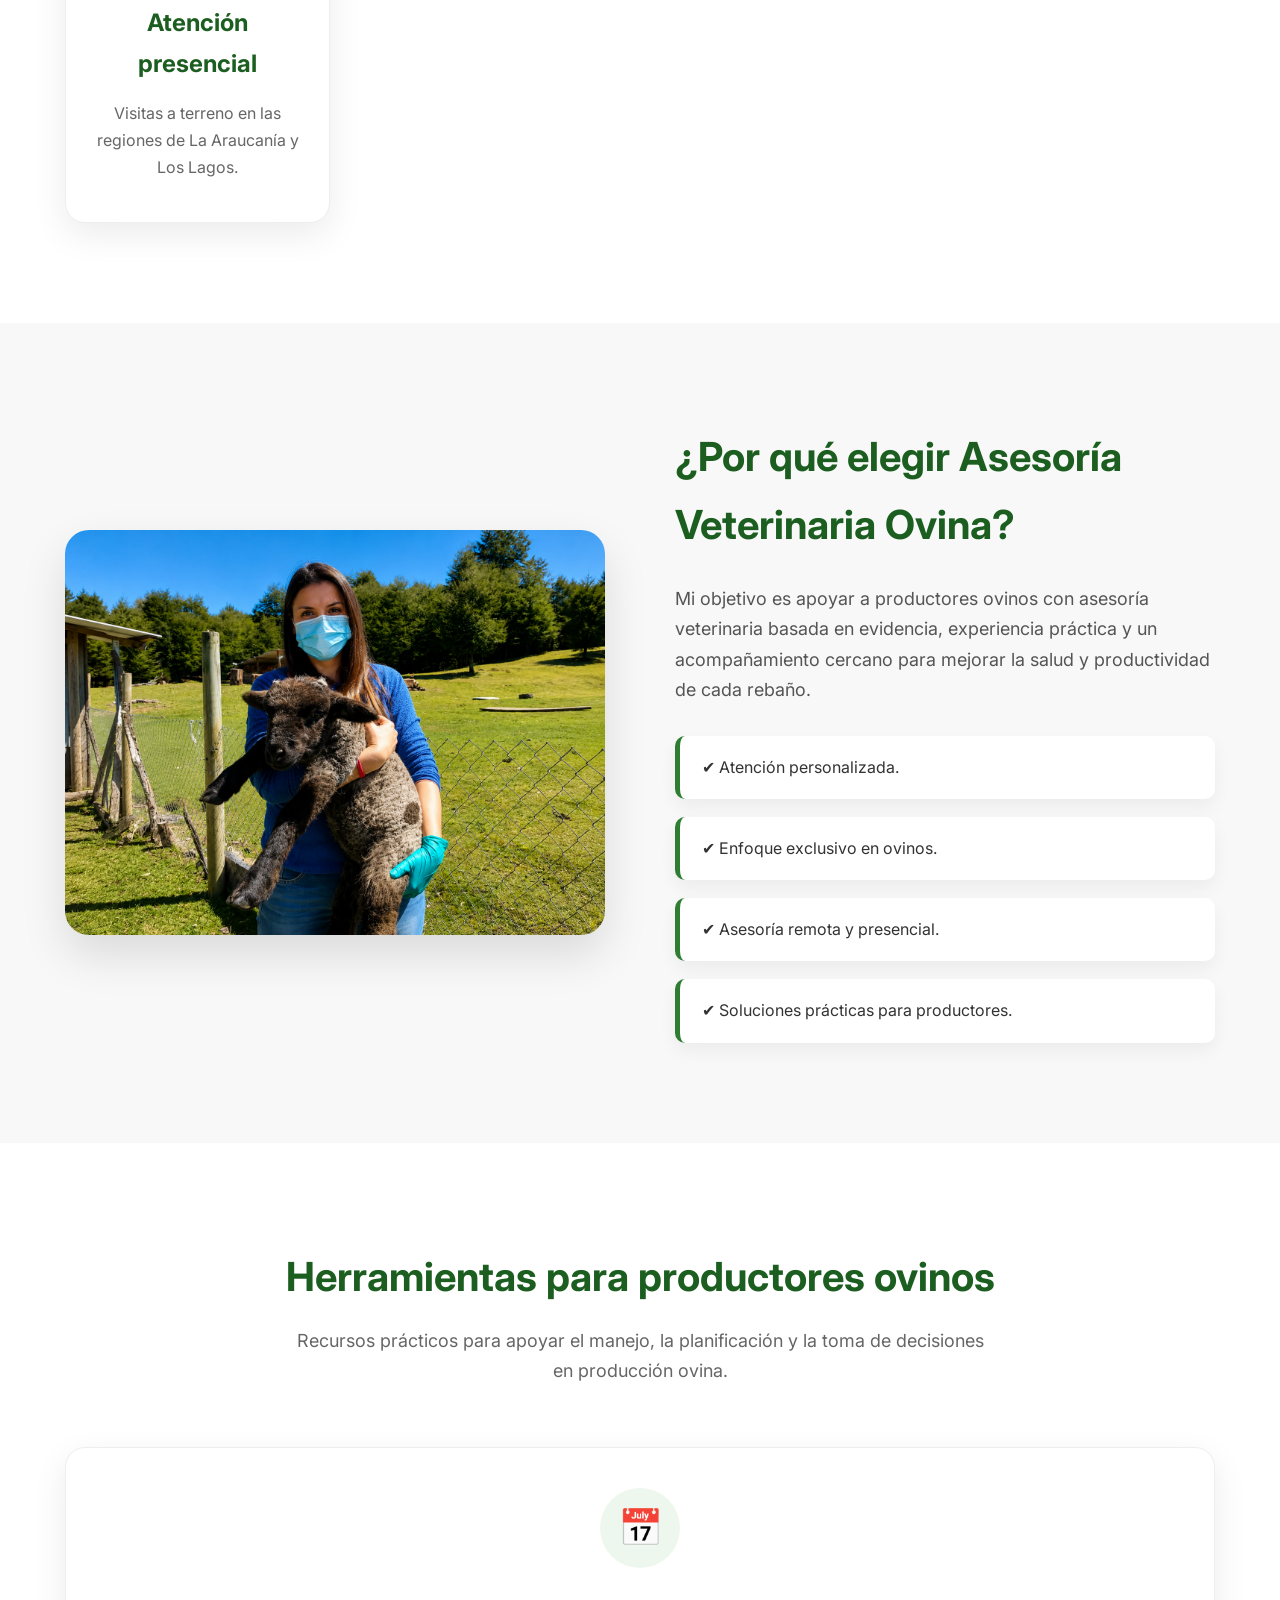
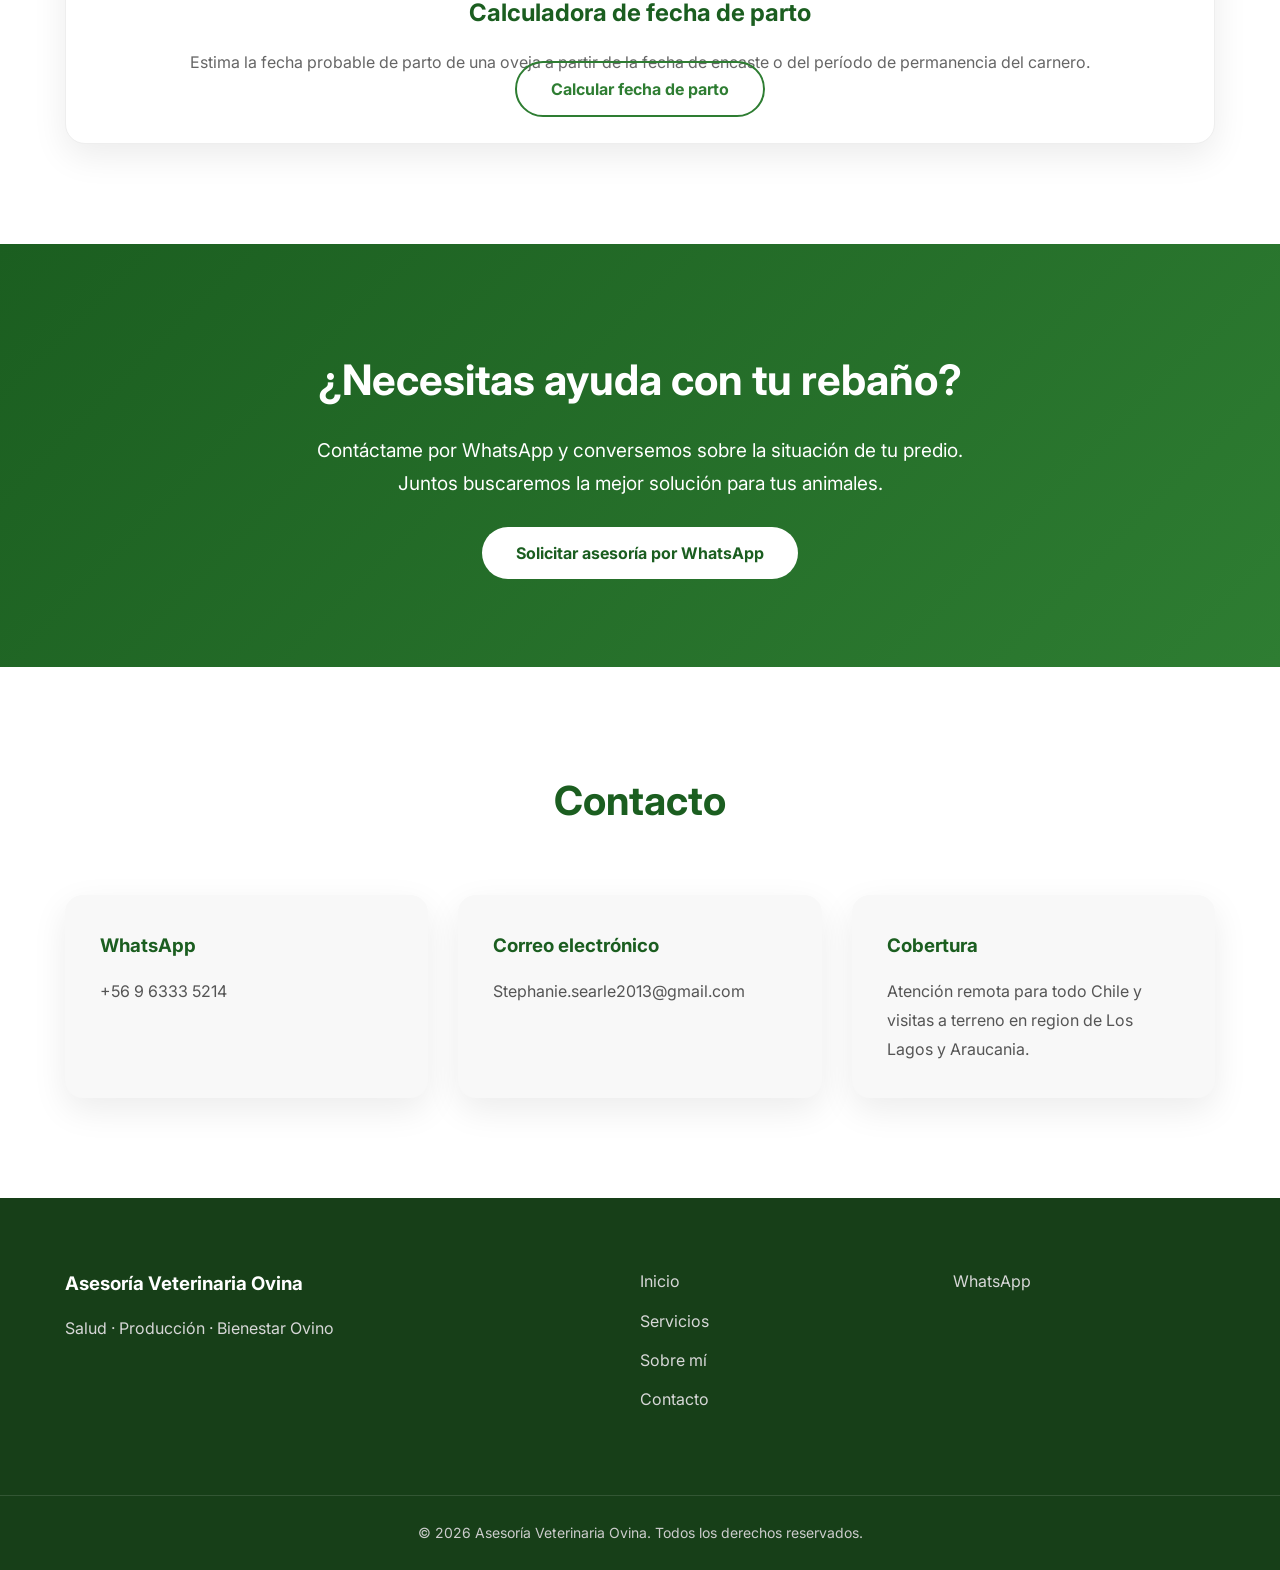
==== commit 43de7c00: "Update index.html" ====
--- a/index.html
+++ b/index.html
@@ -306,6 +306,47 @@
 
 </section>
 
+
+    <section id="herramientas" class="services">
+
+    <div class="container">
+
+        <h2>Herramientas para productores ovinos</h2>
+
+        <p class="subtitle">
+            Recursos prácticos para apoyar el manejo, la planificación
+            y la toma de decisiones en producción ovina.
+        </p>
+
+        <div class="cards">
+
+            <div class="card">
+
+                <div class="icon">📅</div>
+
+                <h3>Calculadora de fecha de parto</h3>
+
+                <p>
+                    Estima la fecha probable de parto de una oveja
+                    a partir de la fecha de encaste o del período
+                    de permanencia del carnero.
+                </p>
+
+                <a href="herramientas/calculadora-parto-oveja.html"
+                   class="btn-secondary">
+
+                    Calcular fecha de parto
+
+                </a>
+
+            </div>
+
+        </div>
+
+    </div>
+
+</section>
+    
 <section class="cta">
 
     <div class="container">
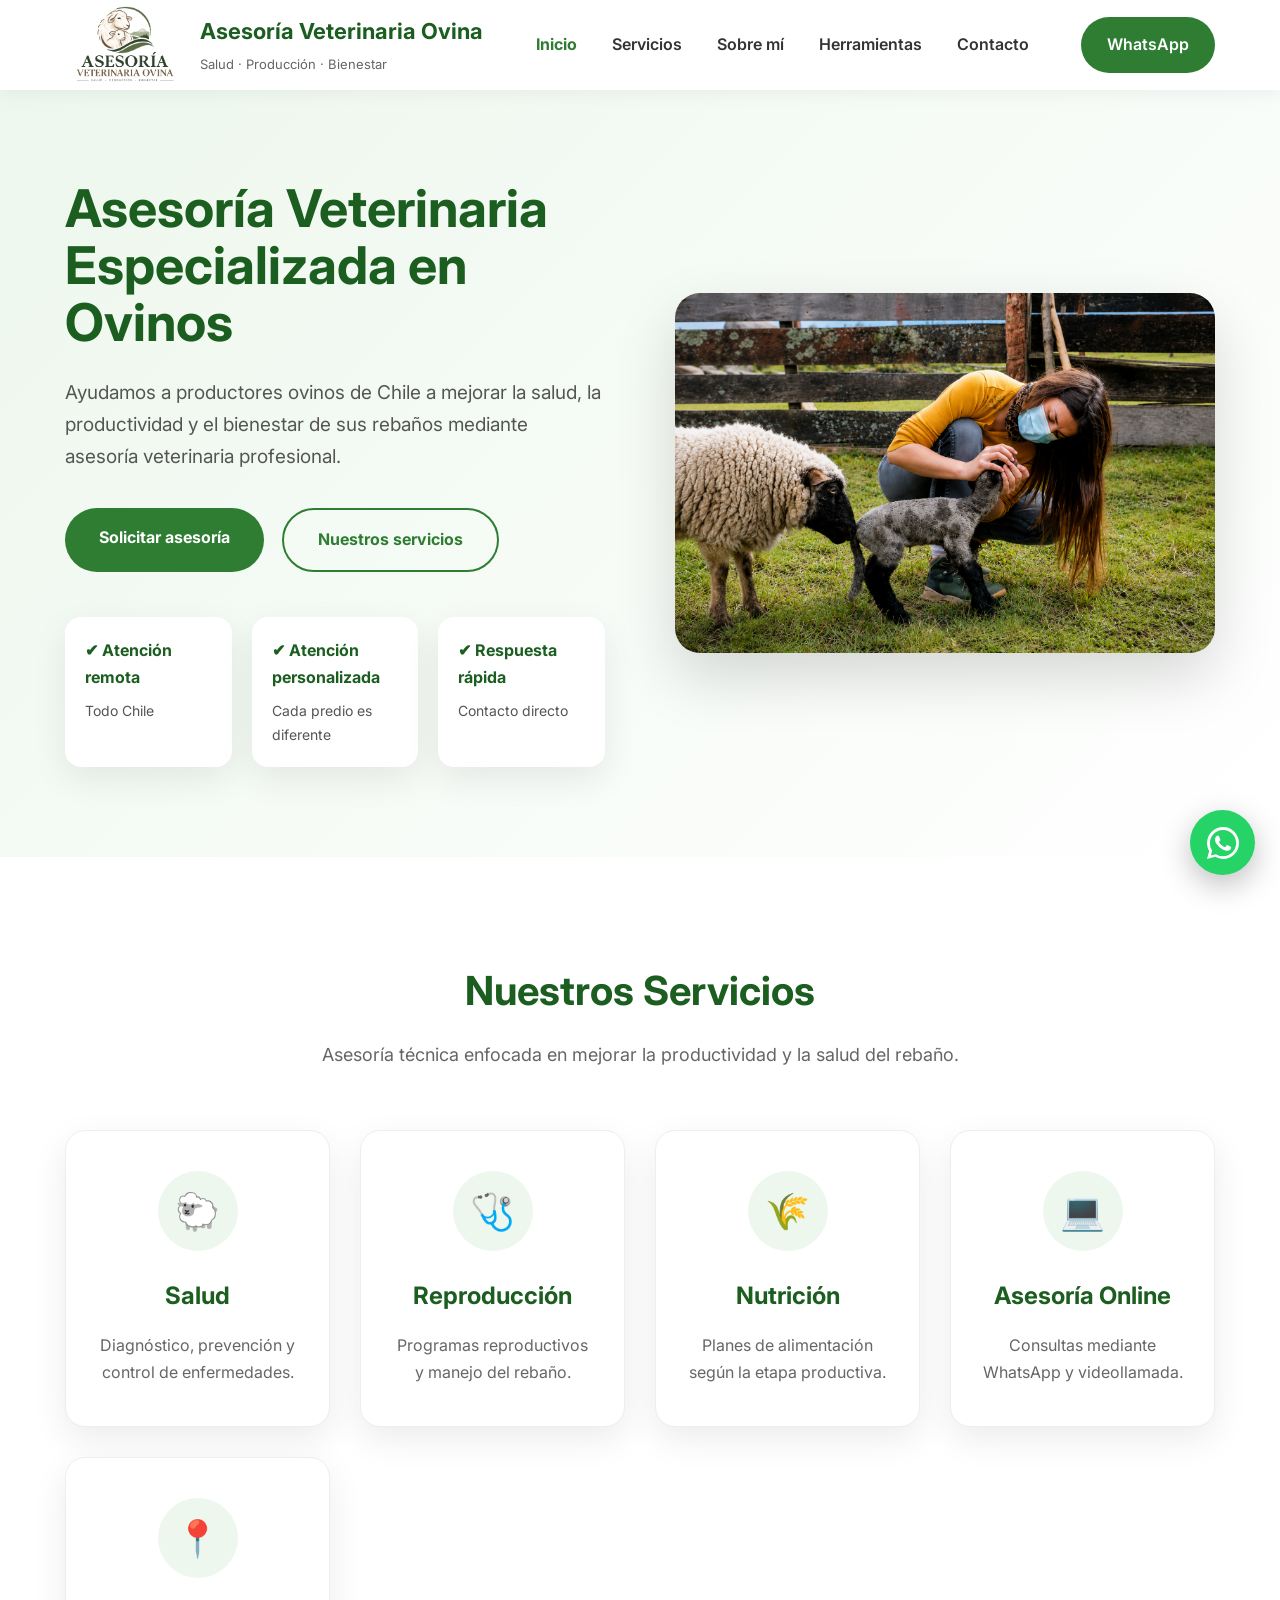
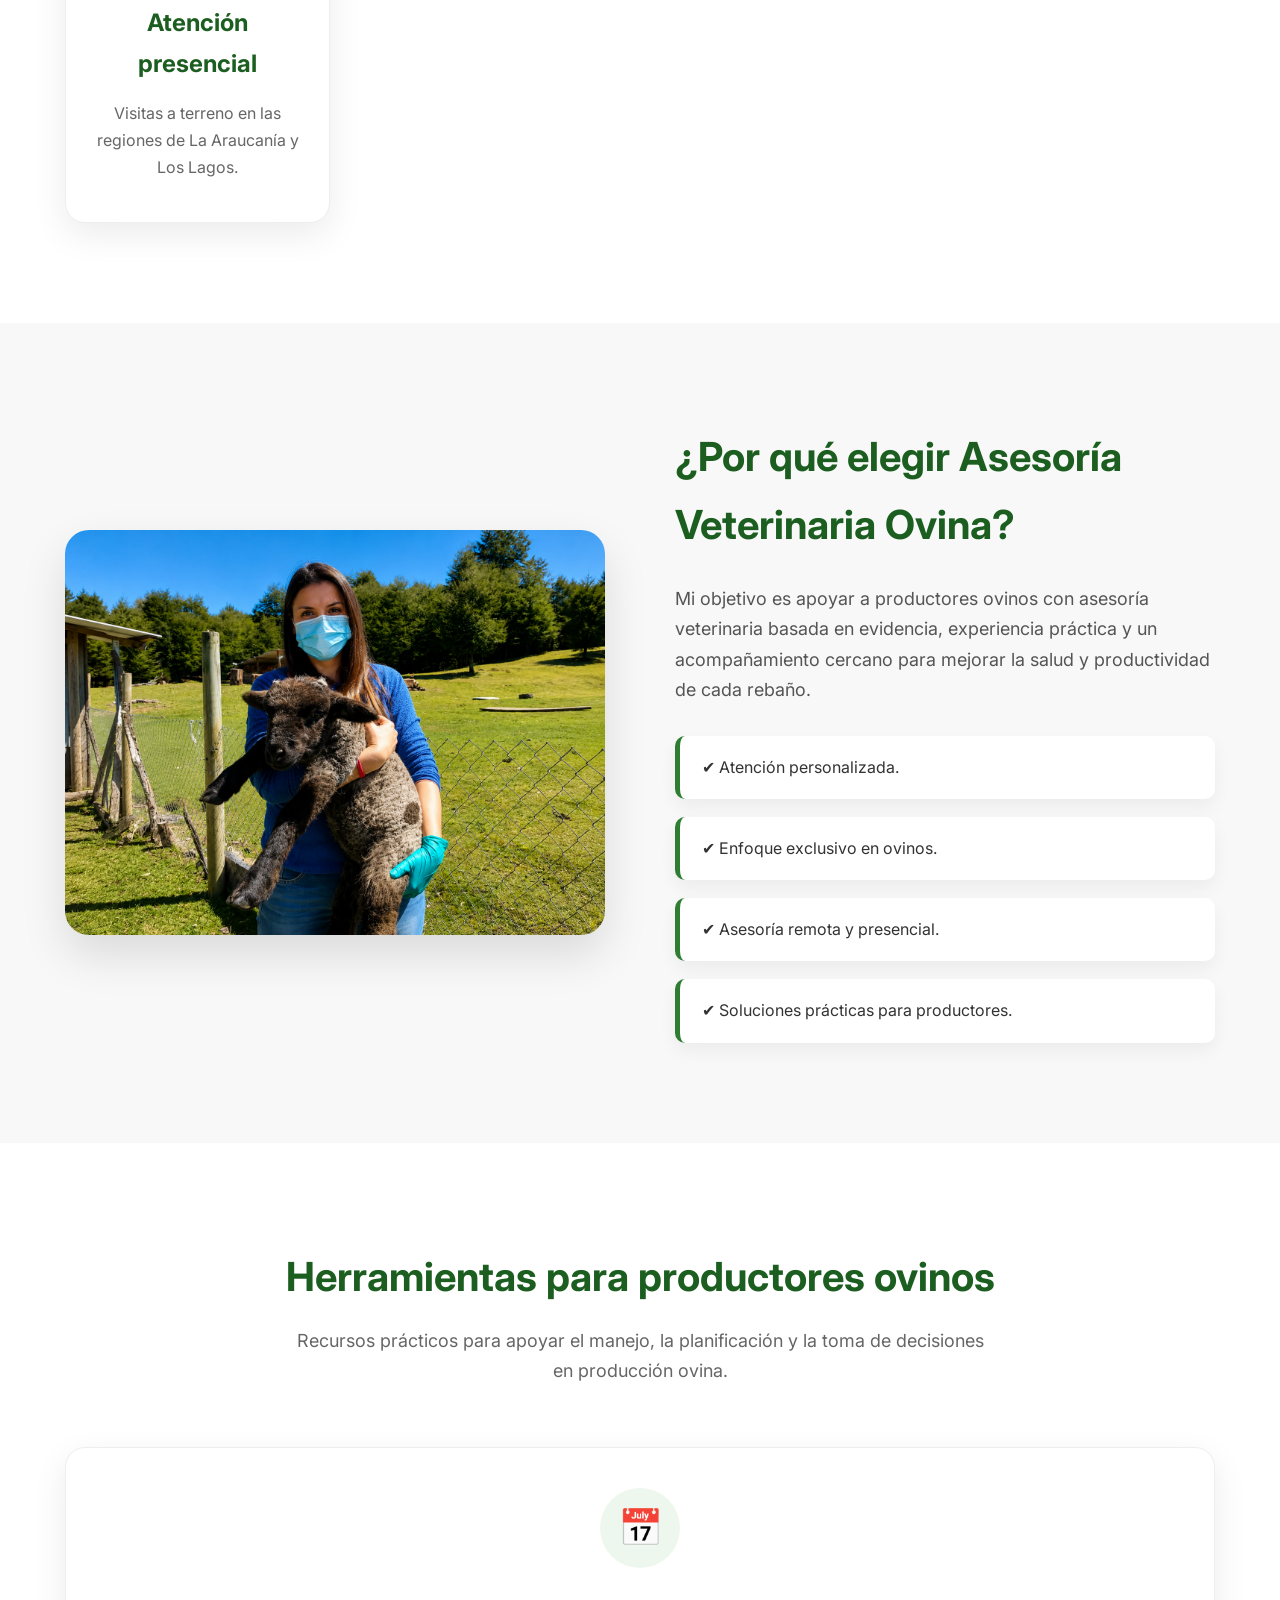
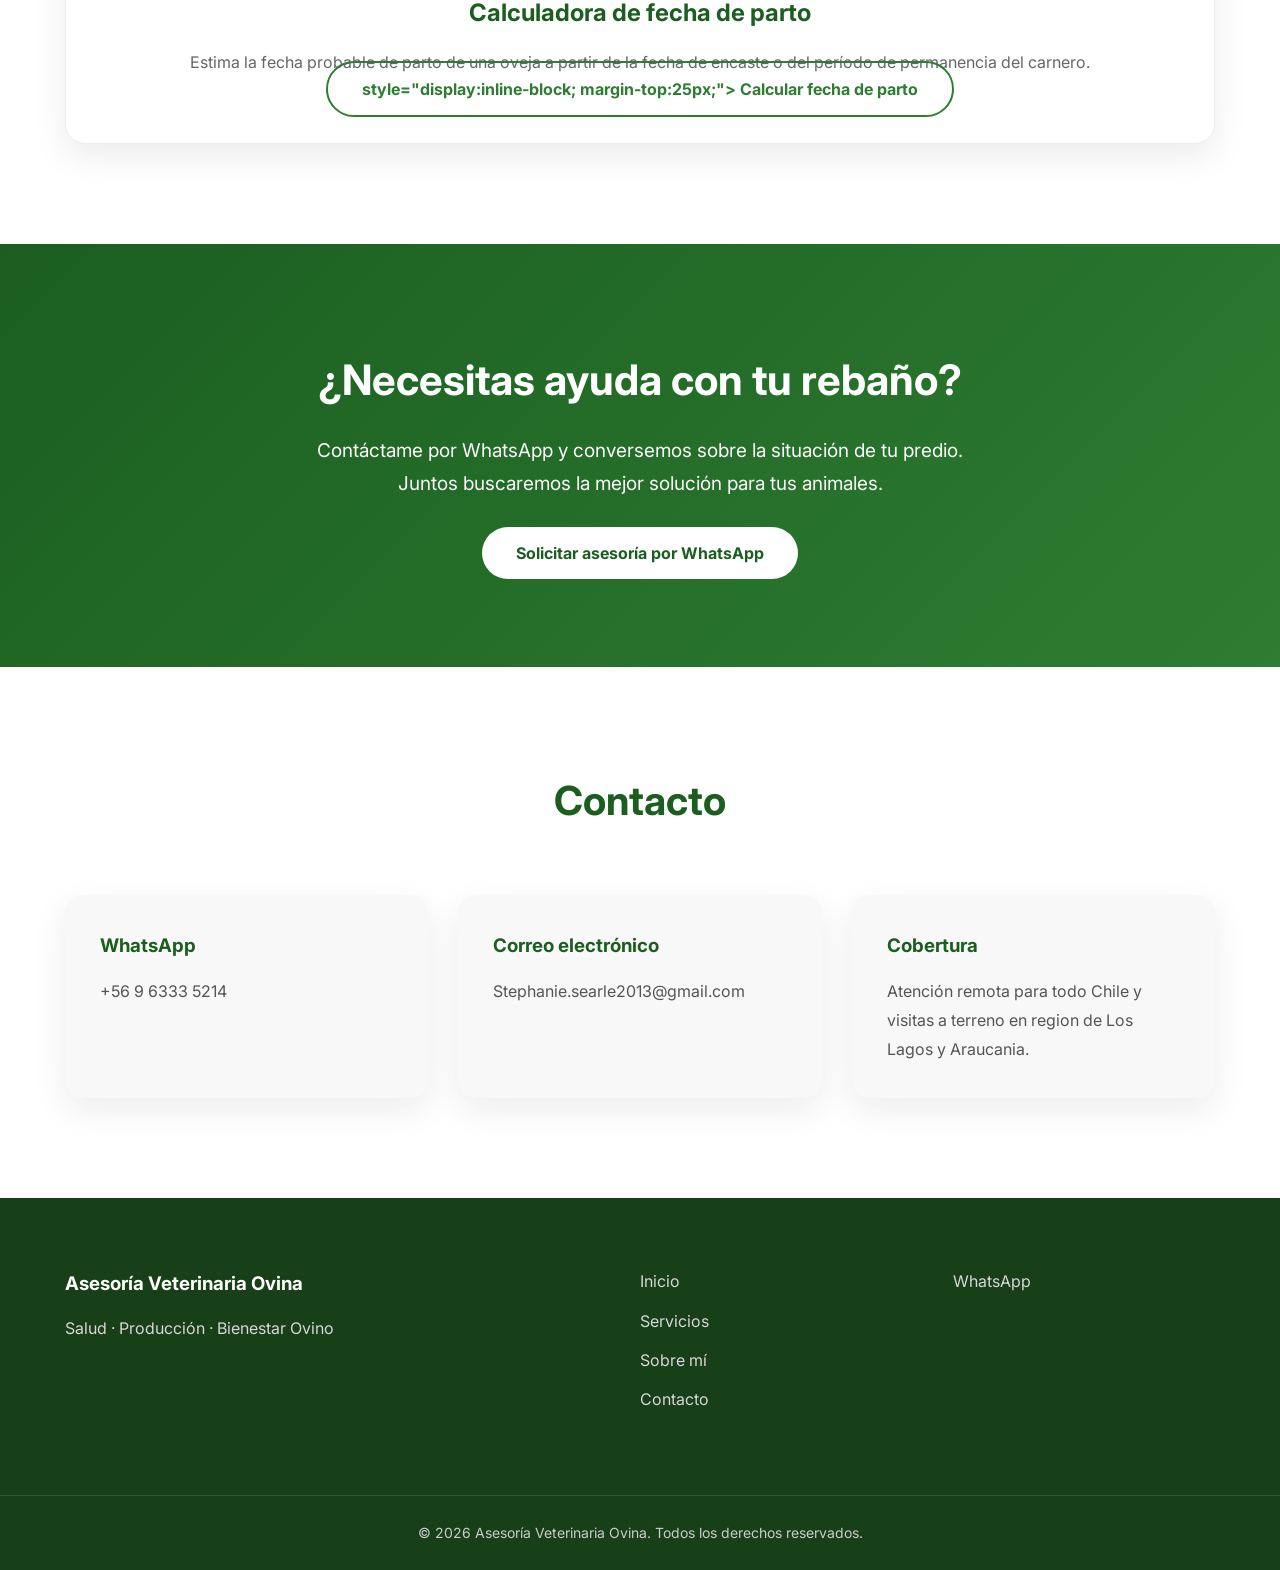
==== commit cf671b0c: "Update index.html" ====
--- a/index.html
+++ b/index.html
@@ -73,6 +73,8 @@
 <li><a href="#servicios">Servicios</a></li>
 
 <li><a href="#nosotros">Sobre mí</a></li>
+
+<li><a href="#herramientas">Herramientas</a></li>
 
 <li><a href="#contacto">Contacto</a></li>
 
@@ -334,6 +336,7 @@
 
                 <a href="herramientas/calculadora-parto-oveja.html"
                    class="btn-secondary">
+                    style="display:inline-block; margin-top:25px;">    
 
                     Calcular fecha de parto
 
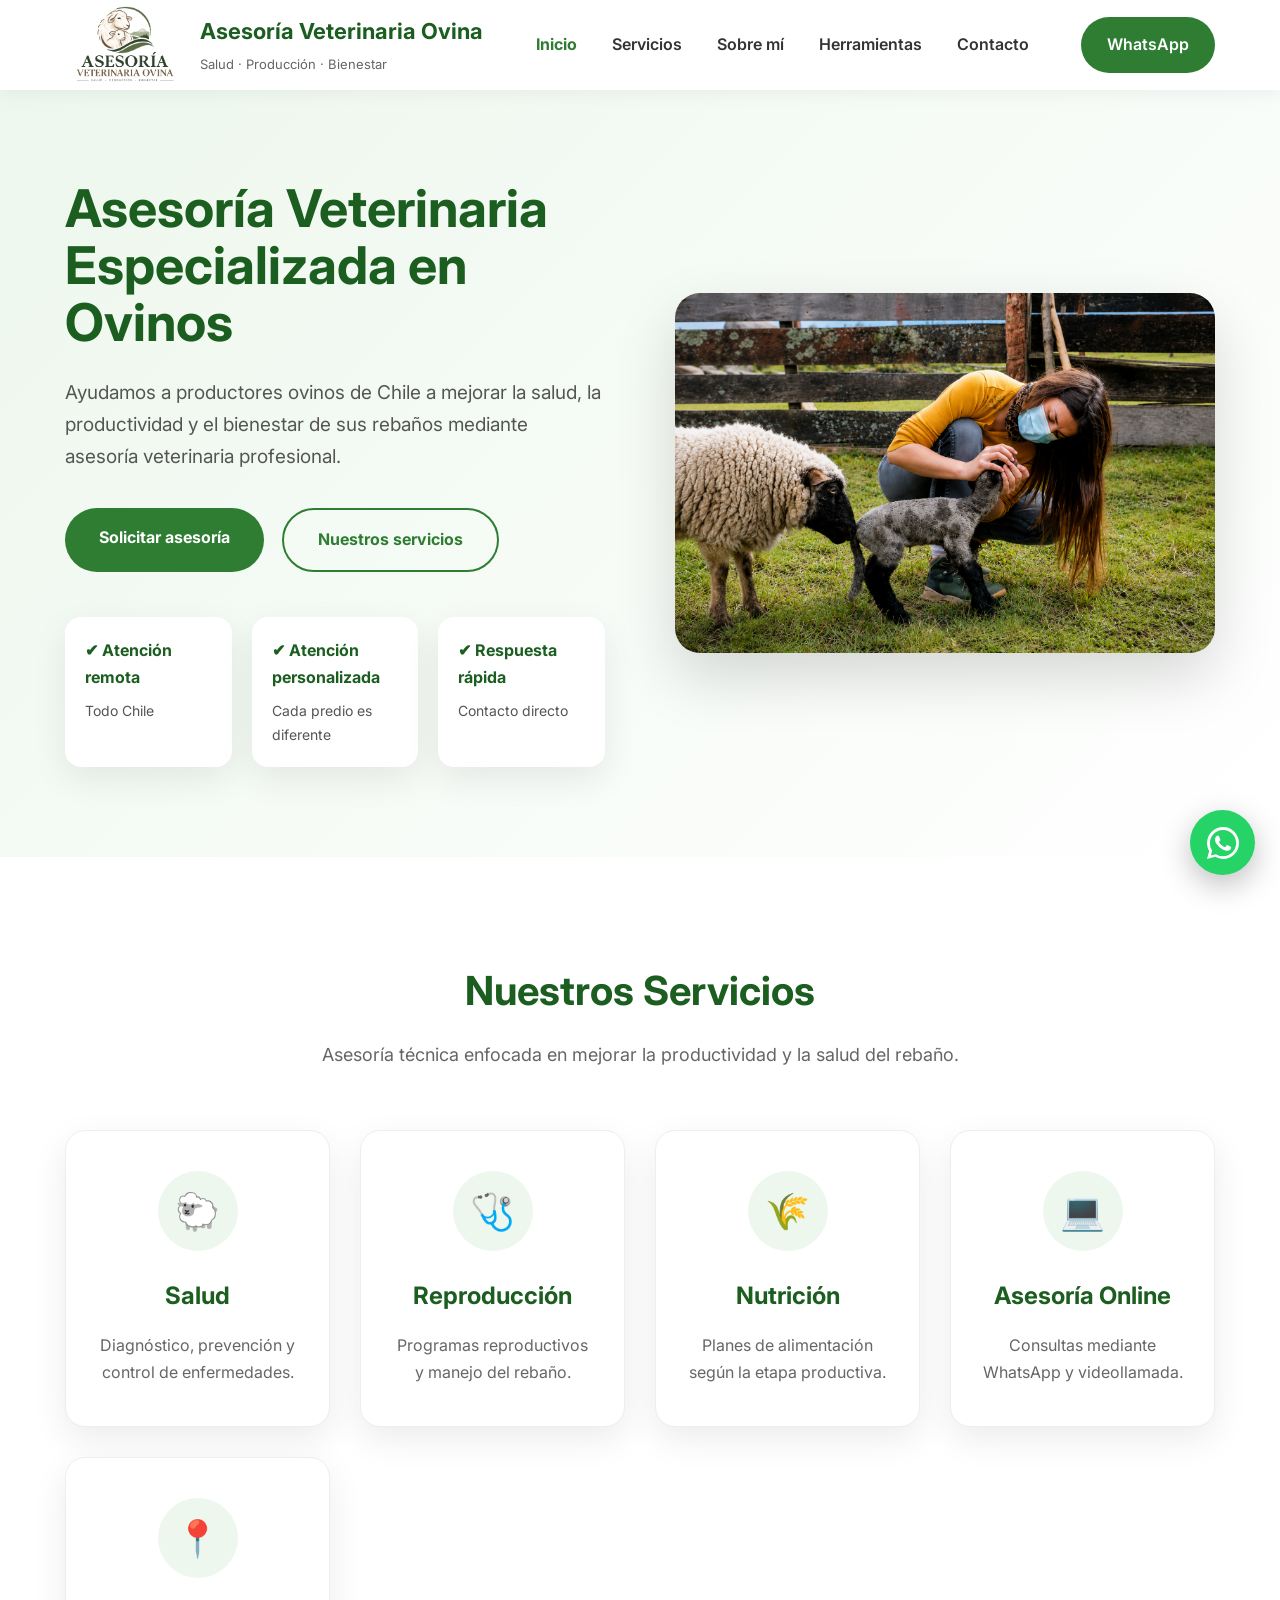
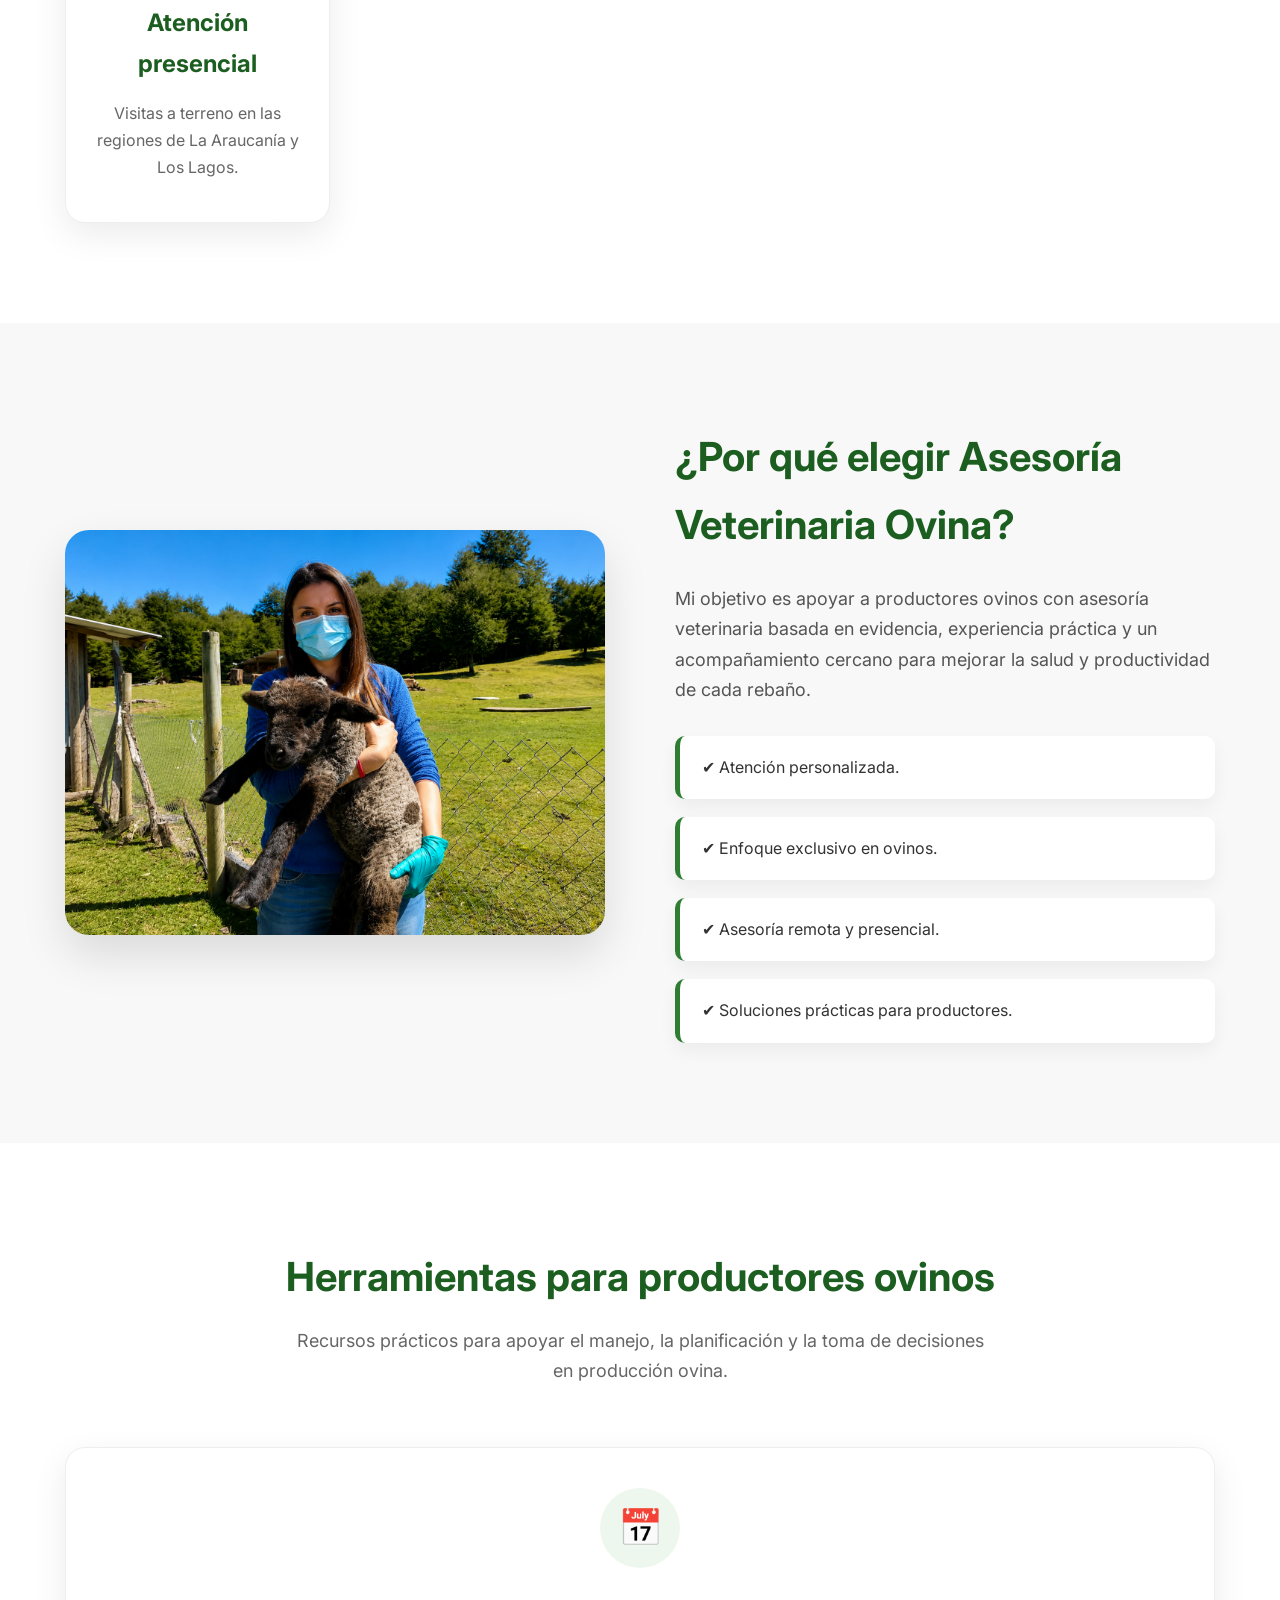
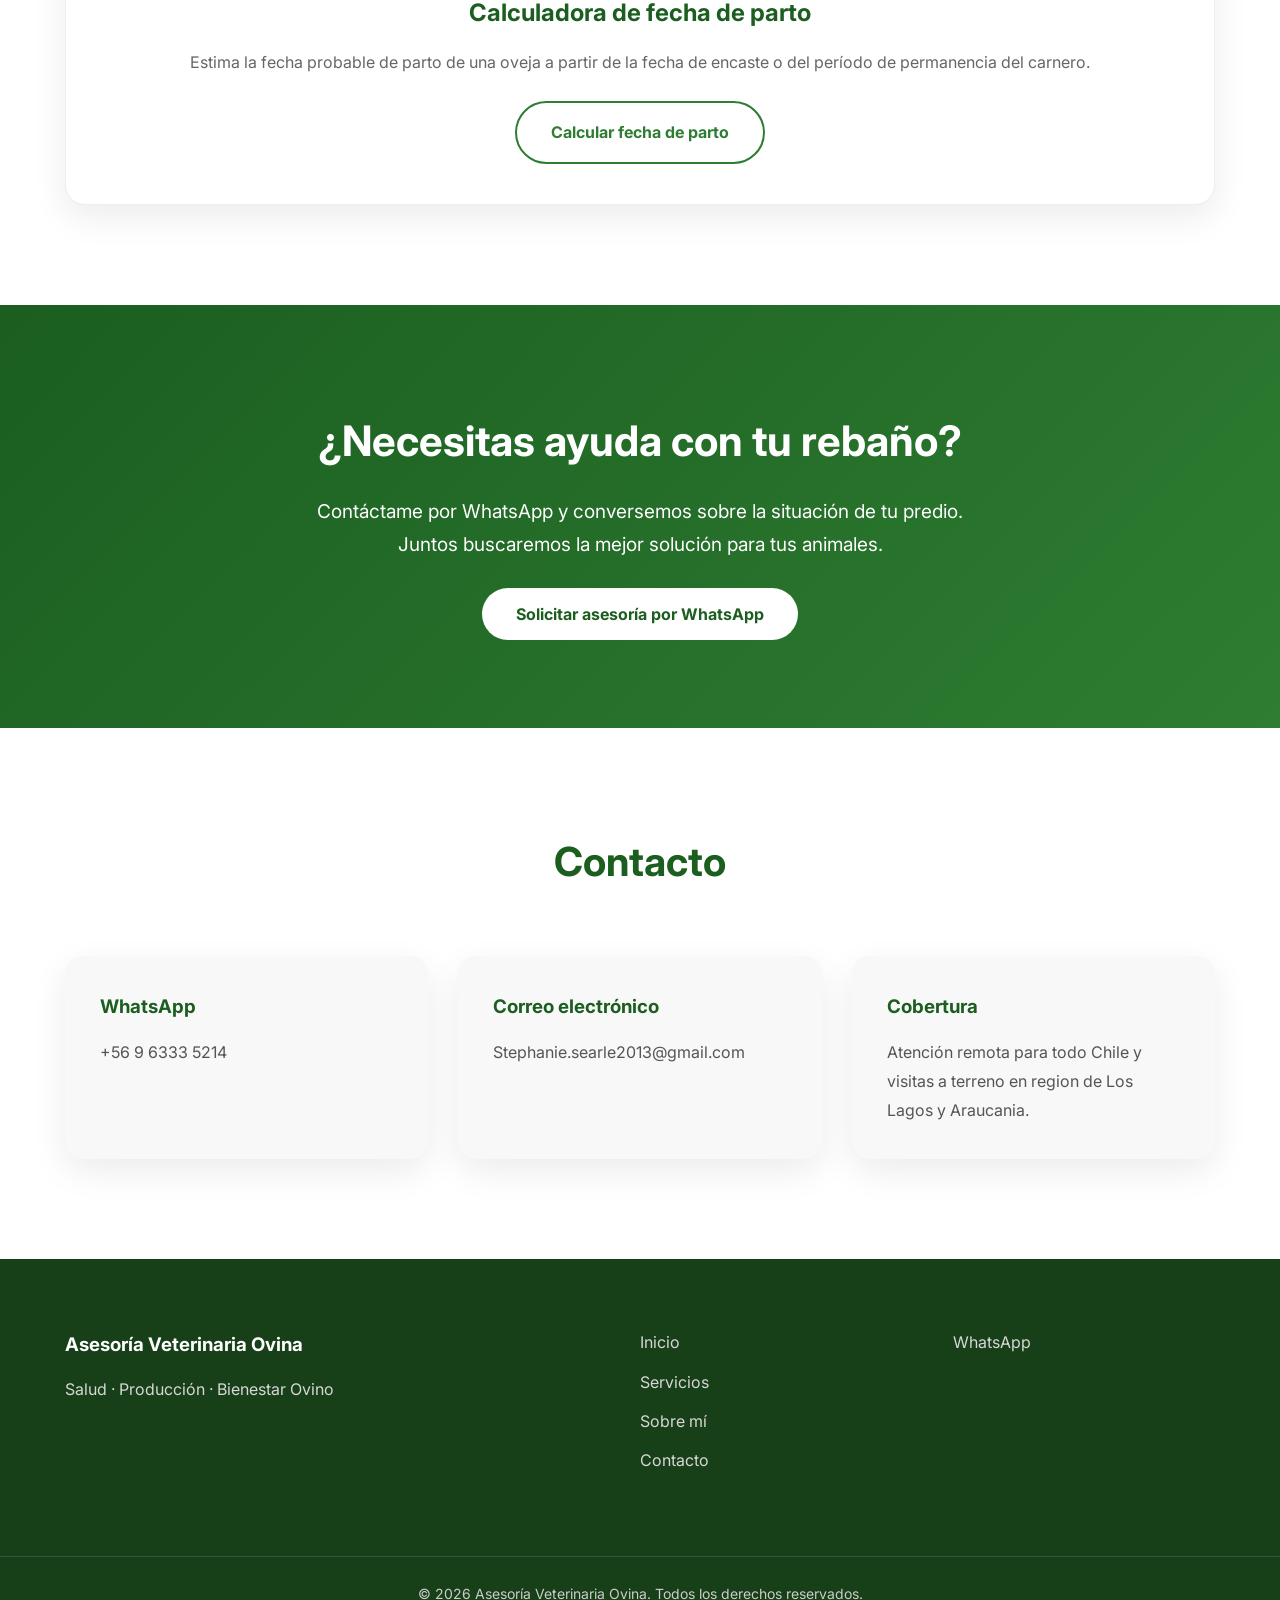
==== commit 155f0eb8: "Update index.html" ====
--- a/index.html
+++ b/index.html
@@ -335,12 +335,10 @@
                 </p>
 
                 <a href="herramientas/calculadora-parto-oveja.html"
-                   class="btn-secondary">
-                    style="display:inline-block; margin-top:25px;">    
-
-                    Calcular fecha de parto
-
-                </a>
+   class="btn-secondary"
+   style="display:inline-block; margin-top:25px;">
+    Calcular fecha de parto
+</a>
 
             </div>
 
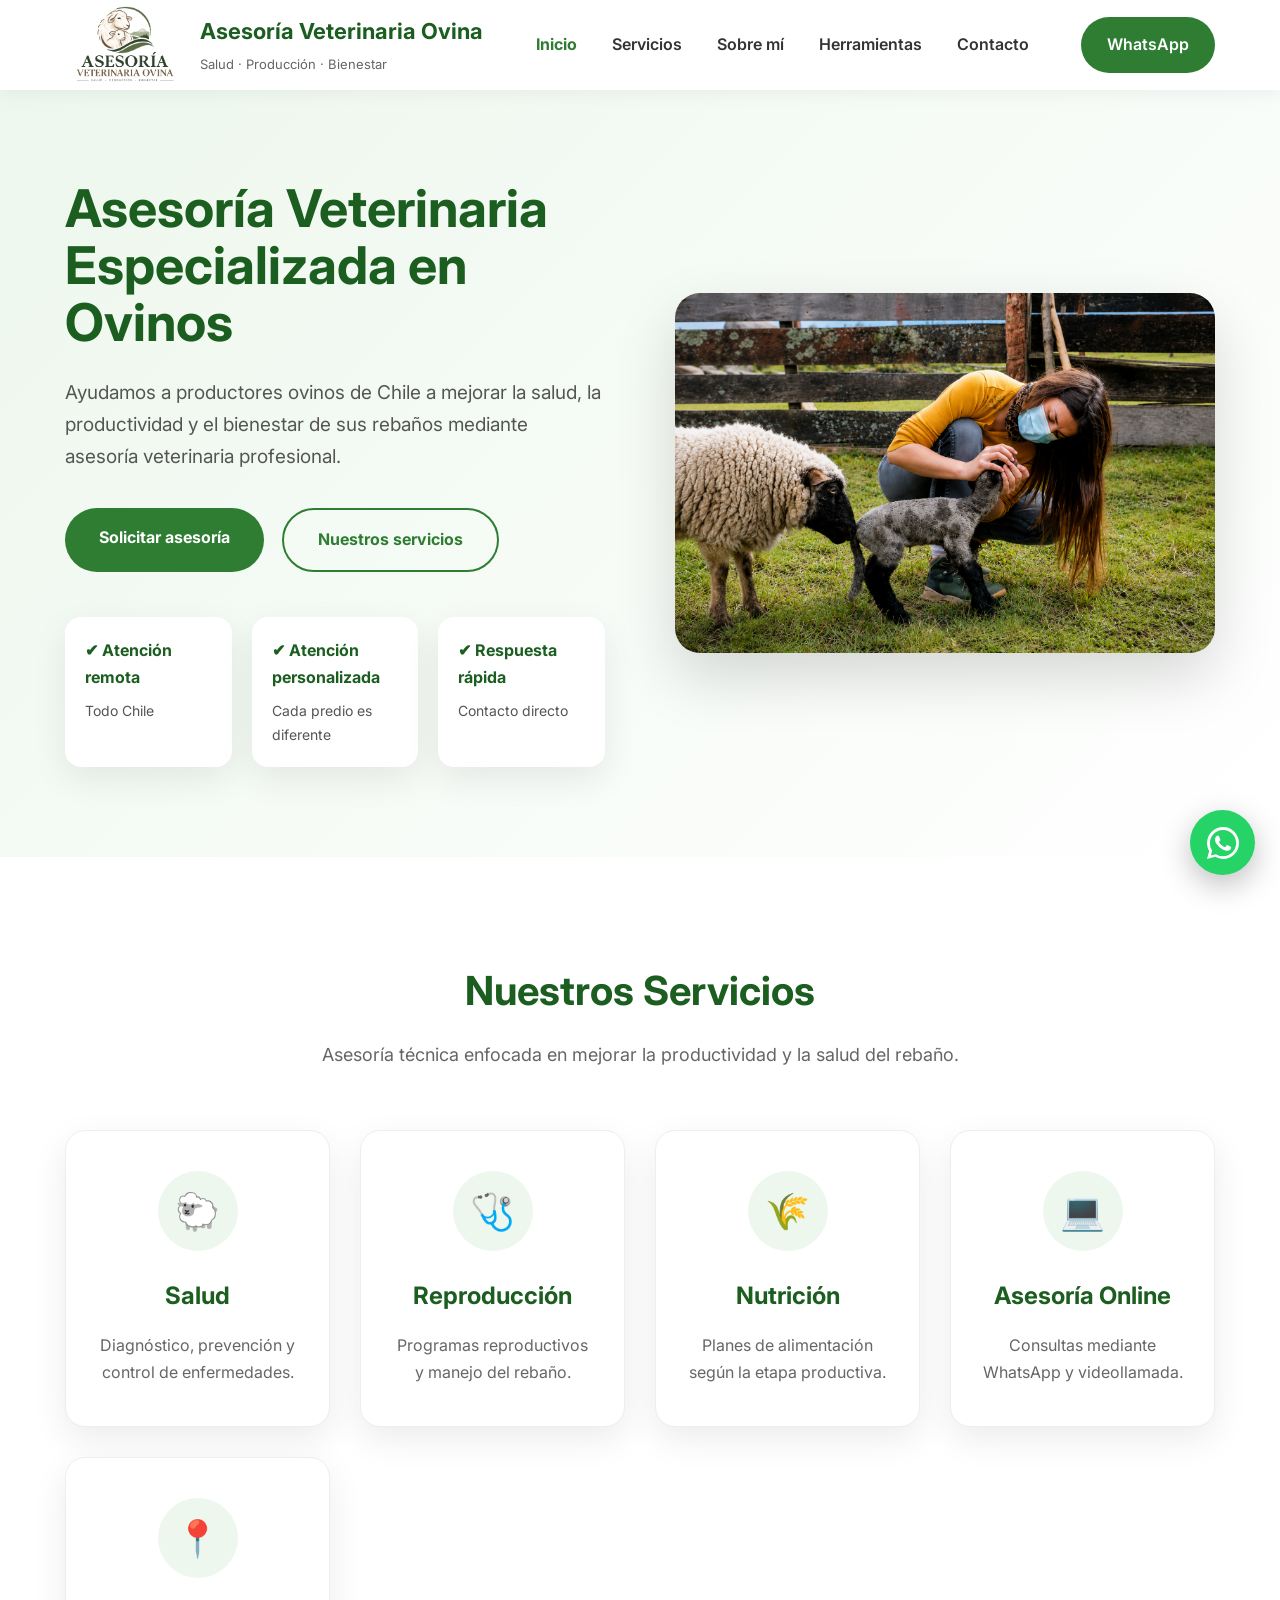
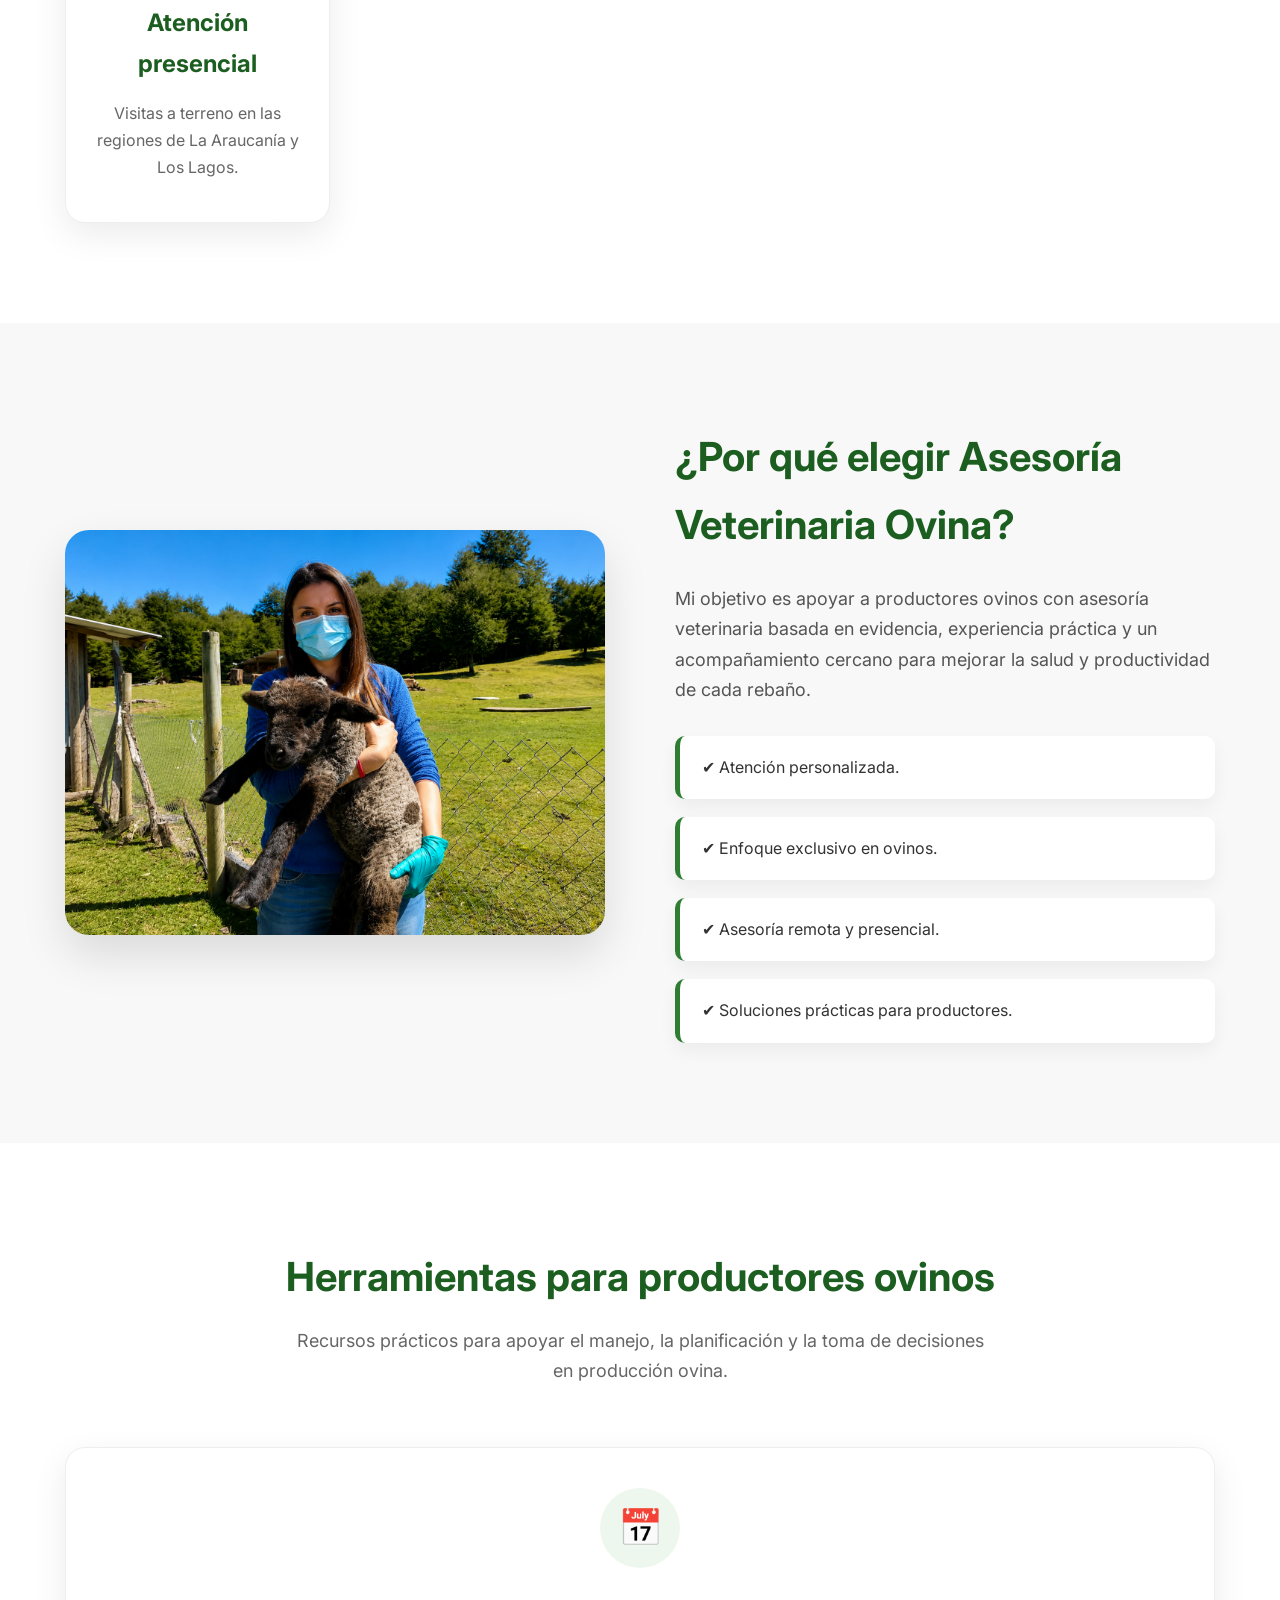
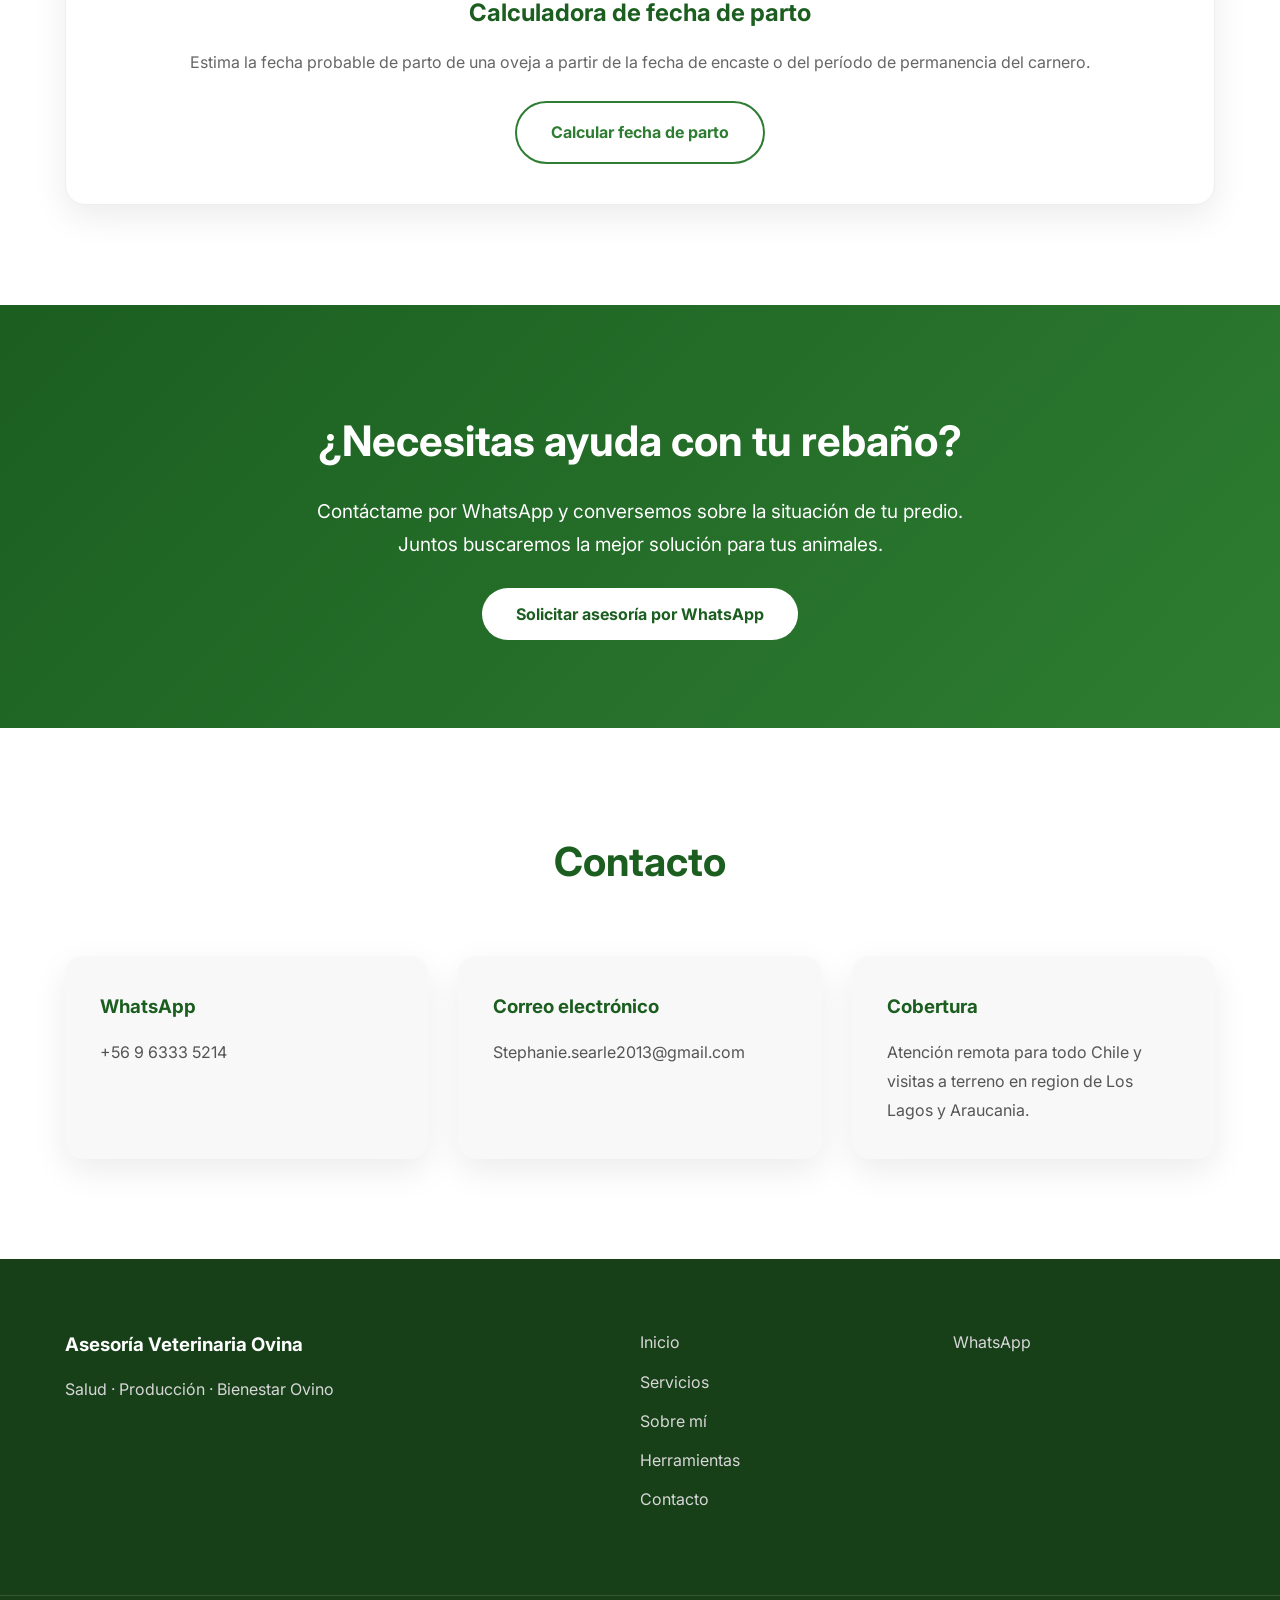
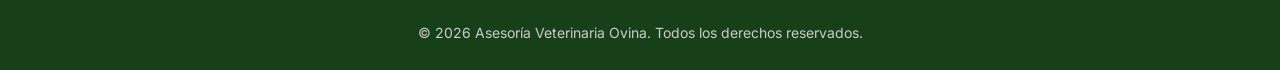
==== commit e714db77: "Update index.html" ====
--- a/index.html
+++ b/index.html
@@ -450,6 +450,8 @@
 
             <a href="#nosotros">Sobre mí</a>
 
+            <a href="#herramientas">Herramientas</a>
+
             <a href="#contacto">Contacto</a>
 
         </div>
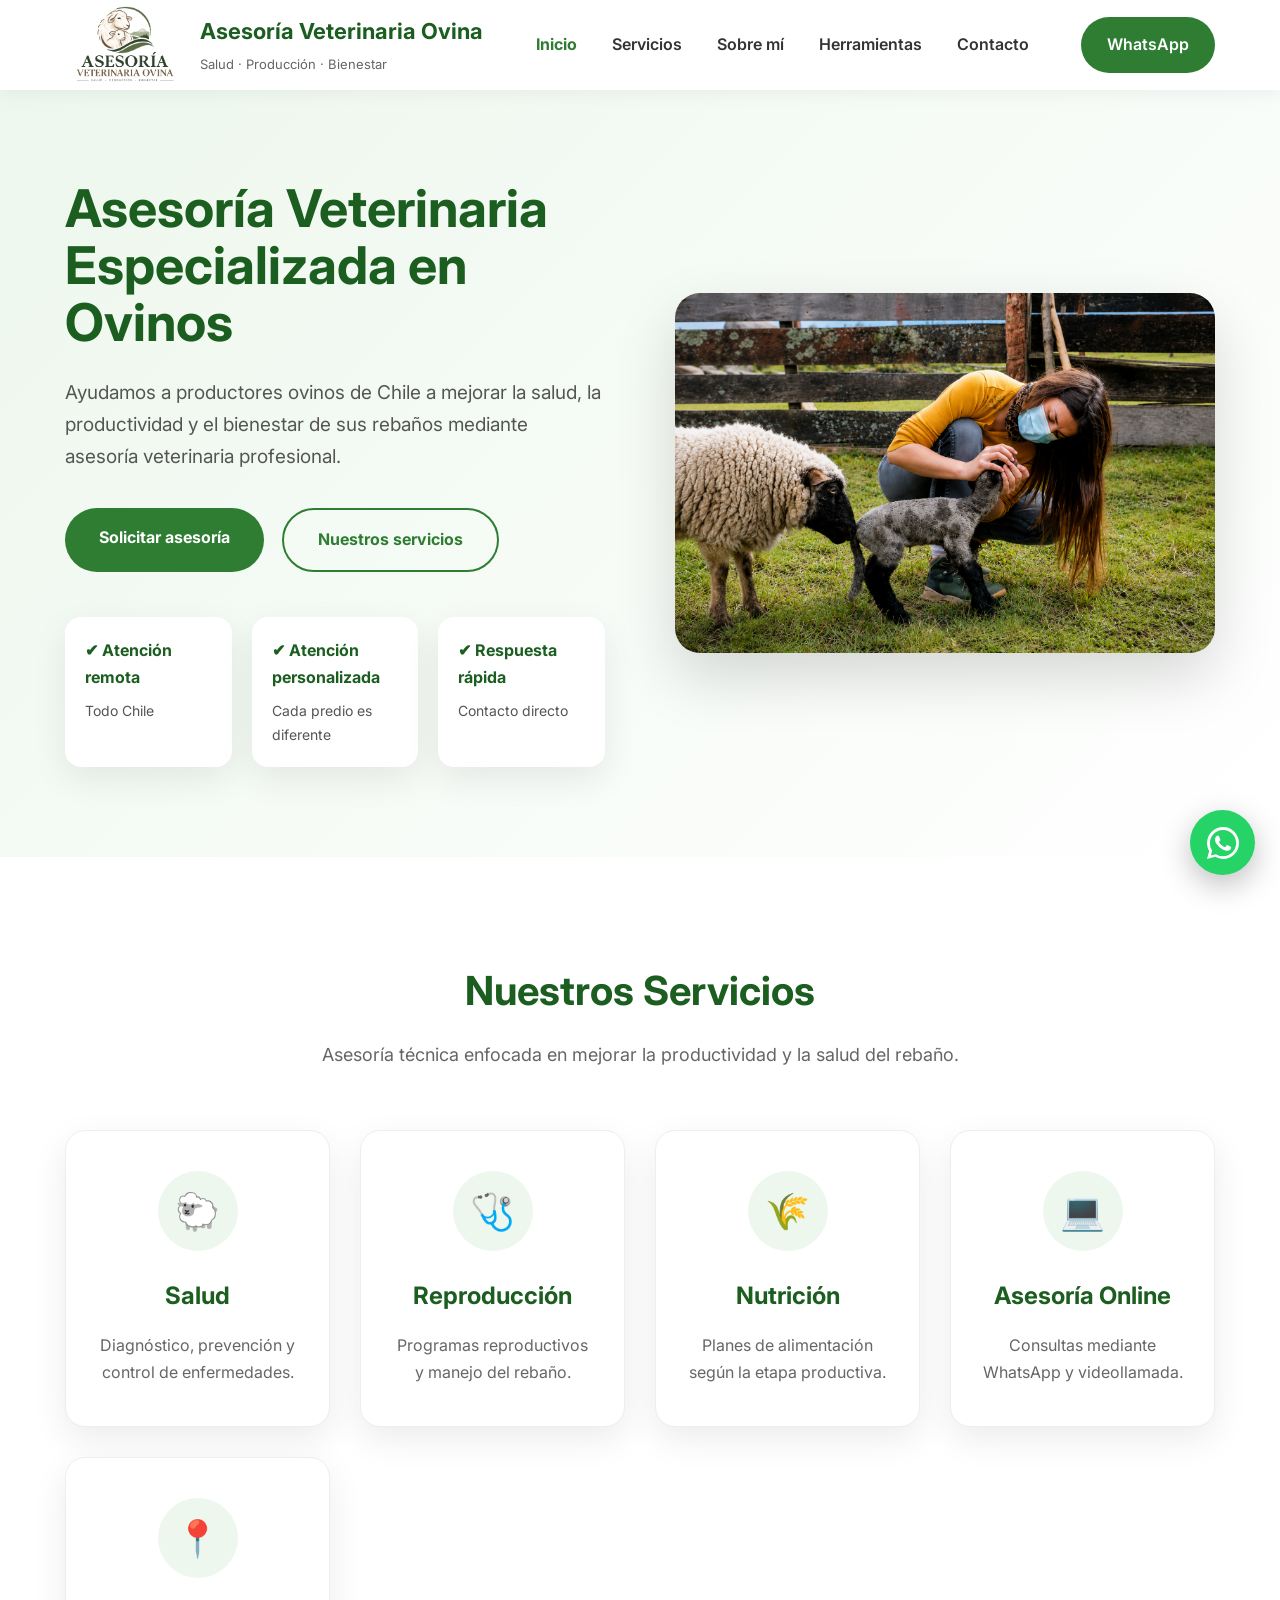
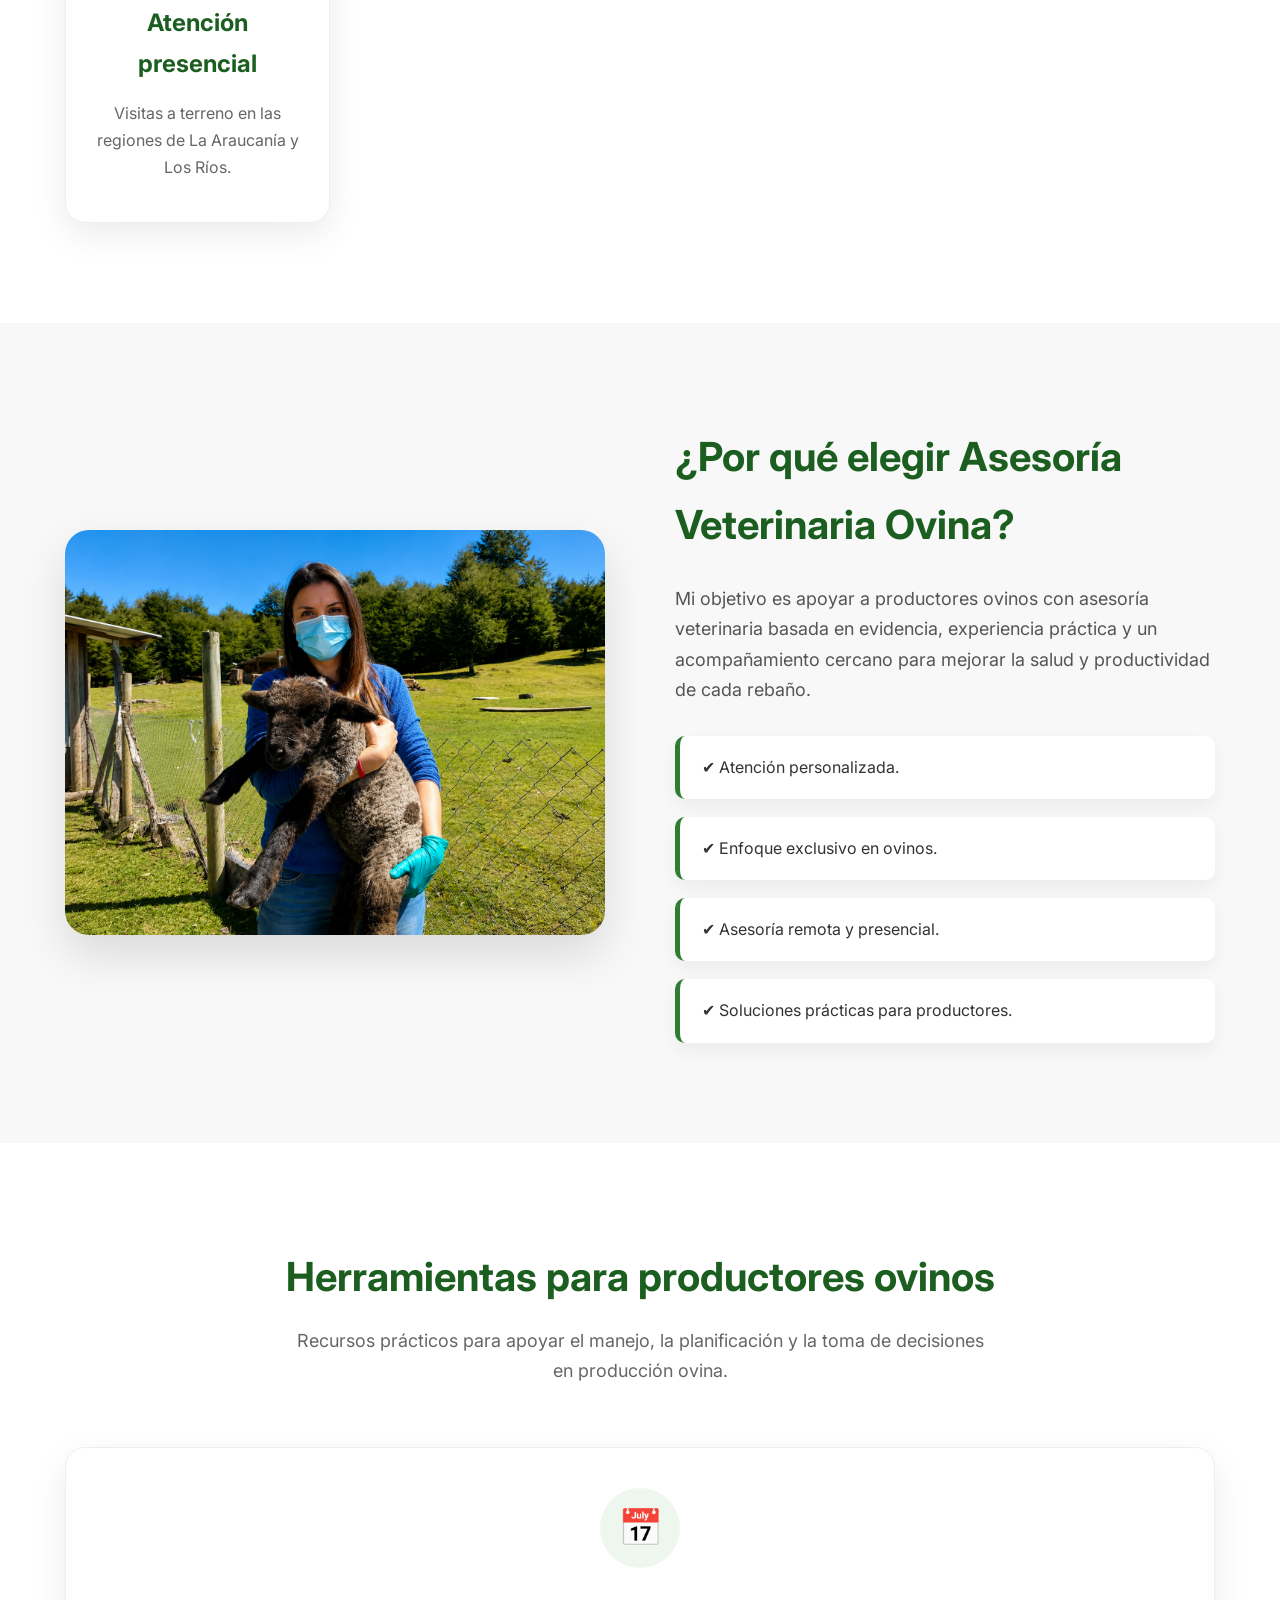
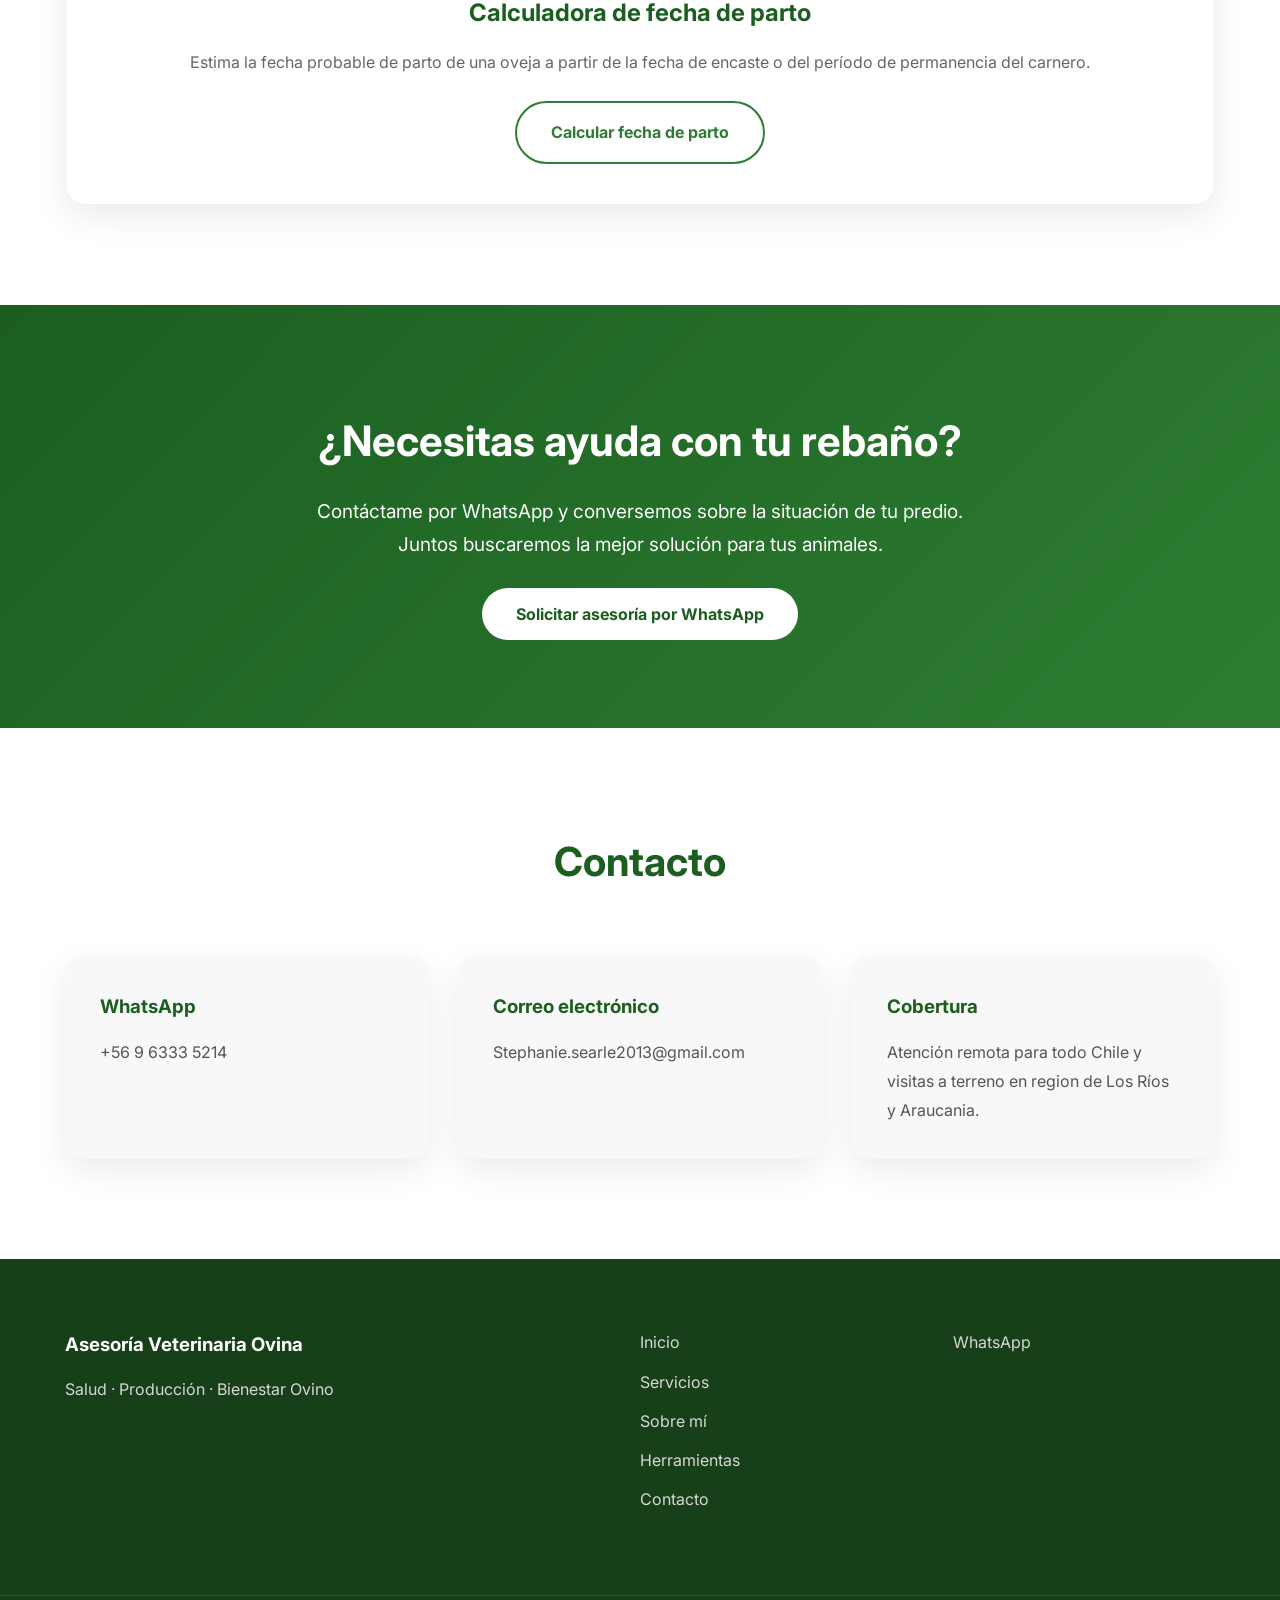
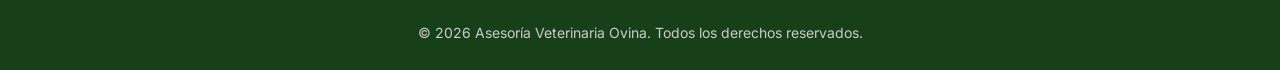
==== commit 45912f78: "Update index.html" ====
--- a/index.html
+++ b/index.html
@@ -9,7 +9,7 @@
     <title>Asesoría Veterinaria Ovina | Veterinario de Ovejas en Chile</title>
 
     <meta name="description"
-        content="Asesoría veterinaria para ovejas y ovinos en Chile. Consultas remotas en todo el país y visitas a terreno en La Araucanía y Los Lagos. Sanidad, reproducción y producción ovina.">
+        content="Asesoría veterinaria para ovejas y ovinos en Chile. Consultas remotas en todo el país y visitas a terreno en La Araucanía y Los Ríos. Sanidad, reproducción y producción ovina.">
 
     <link rel="canonical" href="https://asesoriaovina.cl/">
     
@@ -21,7 +21,7 @@
     <meta property="og:title" content="Asesoría Veterinaria Ovina | Veterinario de Ovejas en Chile">
 
     <meta property="og:description"
-        content="Asesoría veterinaria para ovejas y ovinos. Consultas remotas en todo Chile y visitas a terreno en La Araucanía y Los Lagos.">
+        content="Asesoría veterinaria para ovejas y ovinos. Consultas remotas en todo Chile y visitas a terreno en La Araucanía y Los Ríos.">
 
     <meta property="og:type" content="website">
 
@@ -255,7 +255,7 @@
 
     <p>
 
-        Visitas a terreno en las regiones de La Araucanía y Los Lagos.
+        Visitas a terreno en las regiones de La Araucanía y Los Ríos.
 
     </p>
 
@@ -412,7 +412,7 @@
                 <p>
 
                     Atención remota para todo Chile y visitas a terreno
-                    en region de Los Lagos y Araucania.
+                    en region de Los Ríos y Araucania.
 
                 </p>
 
